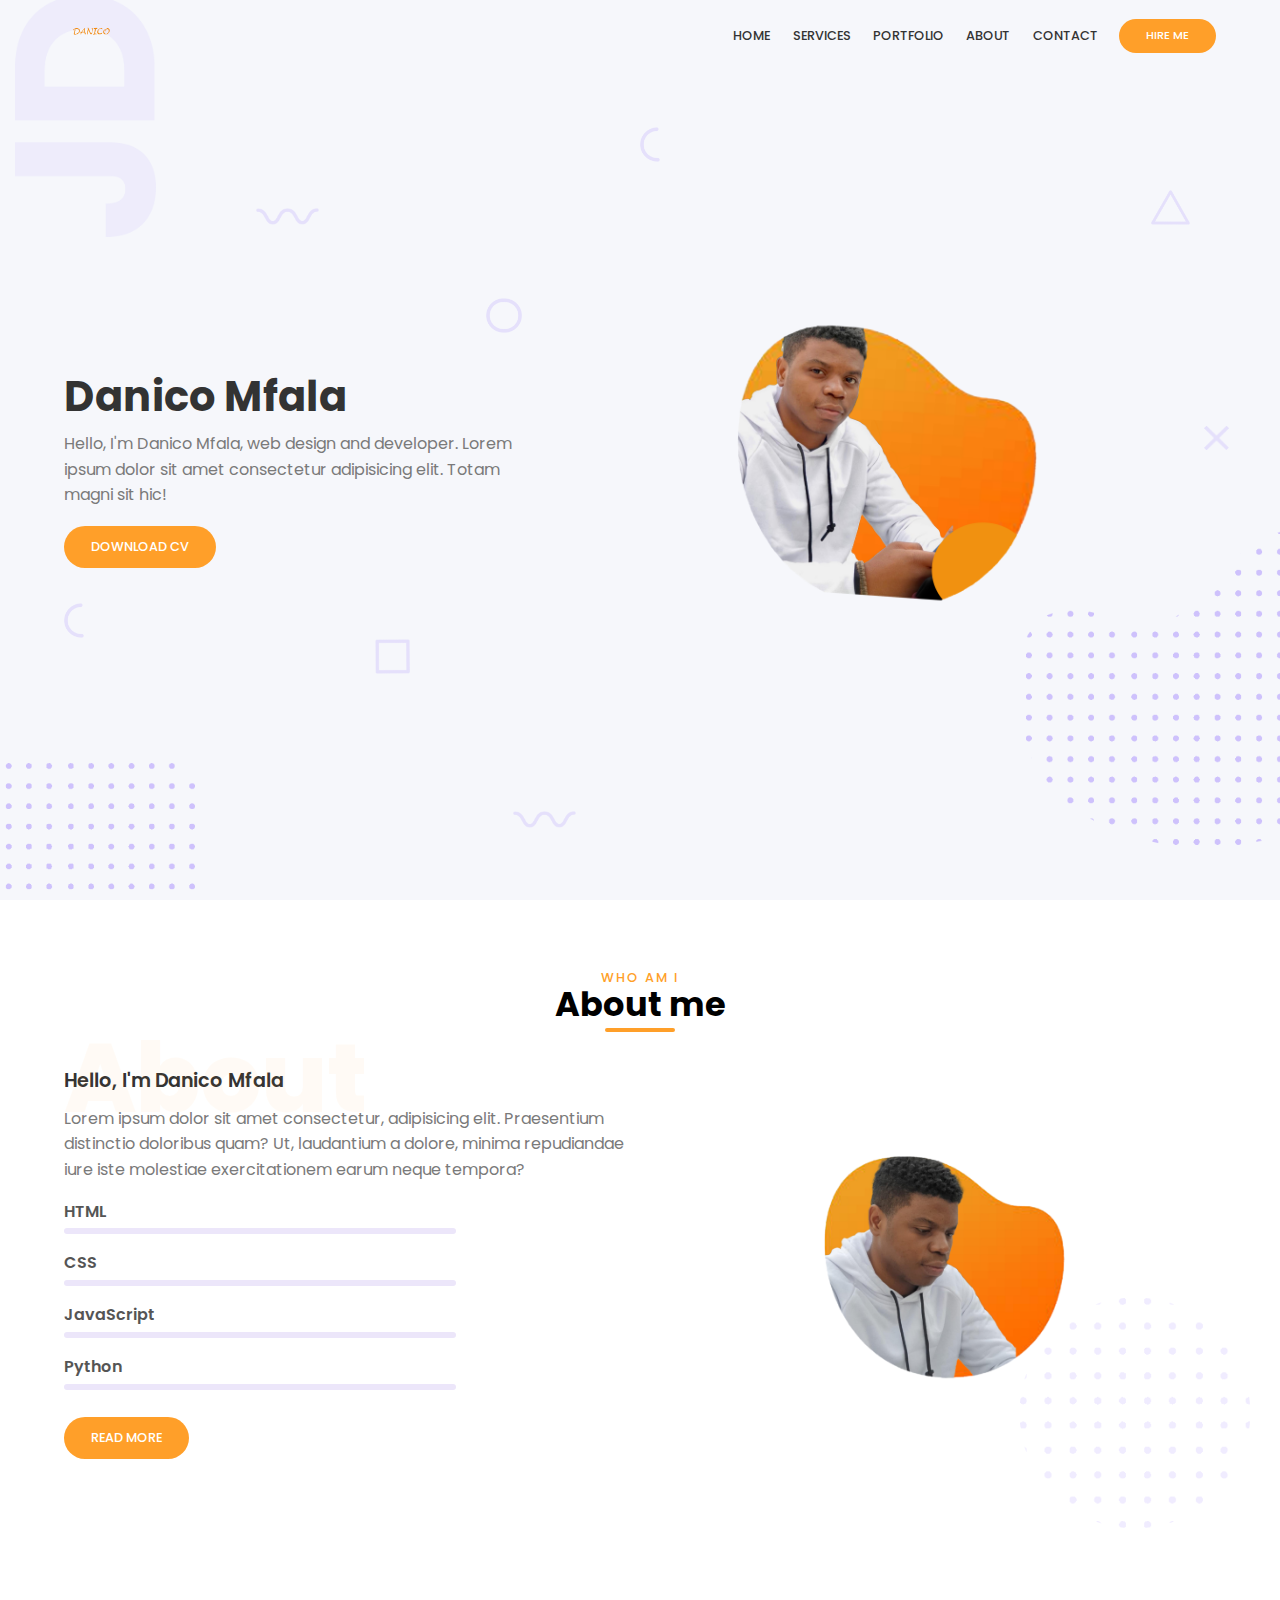
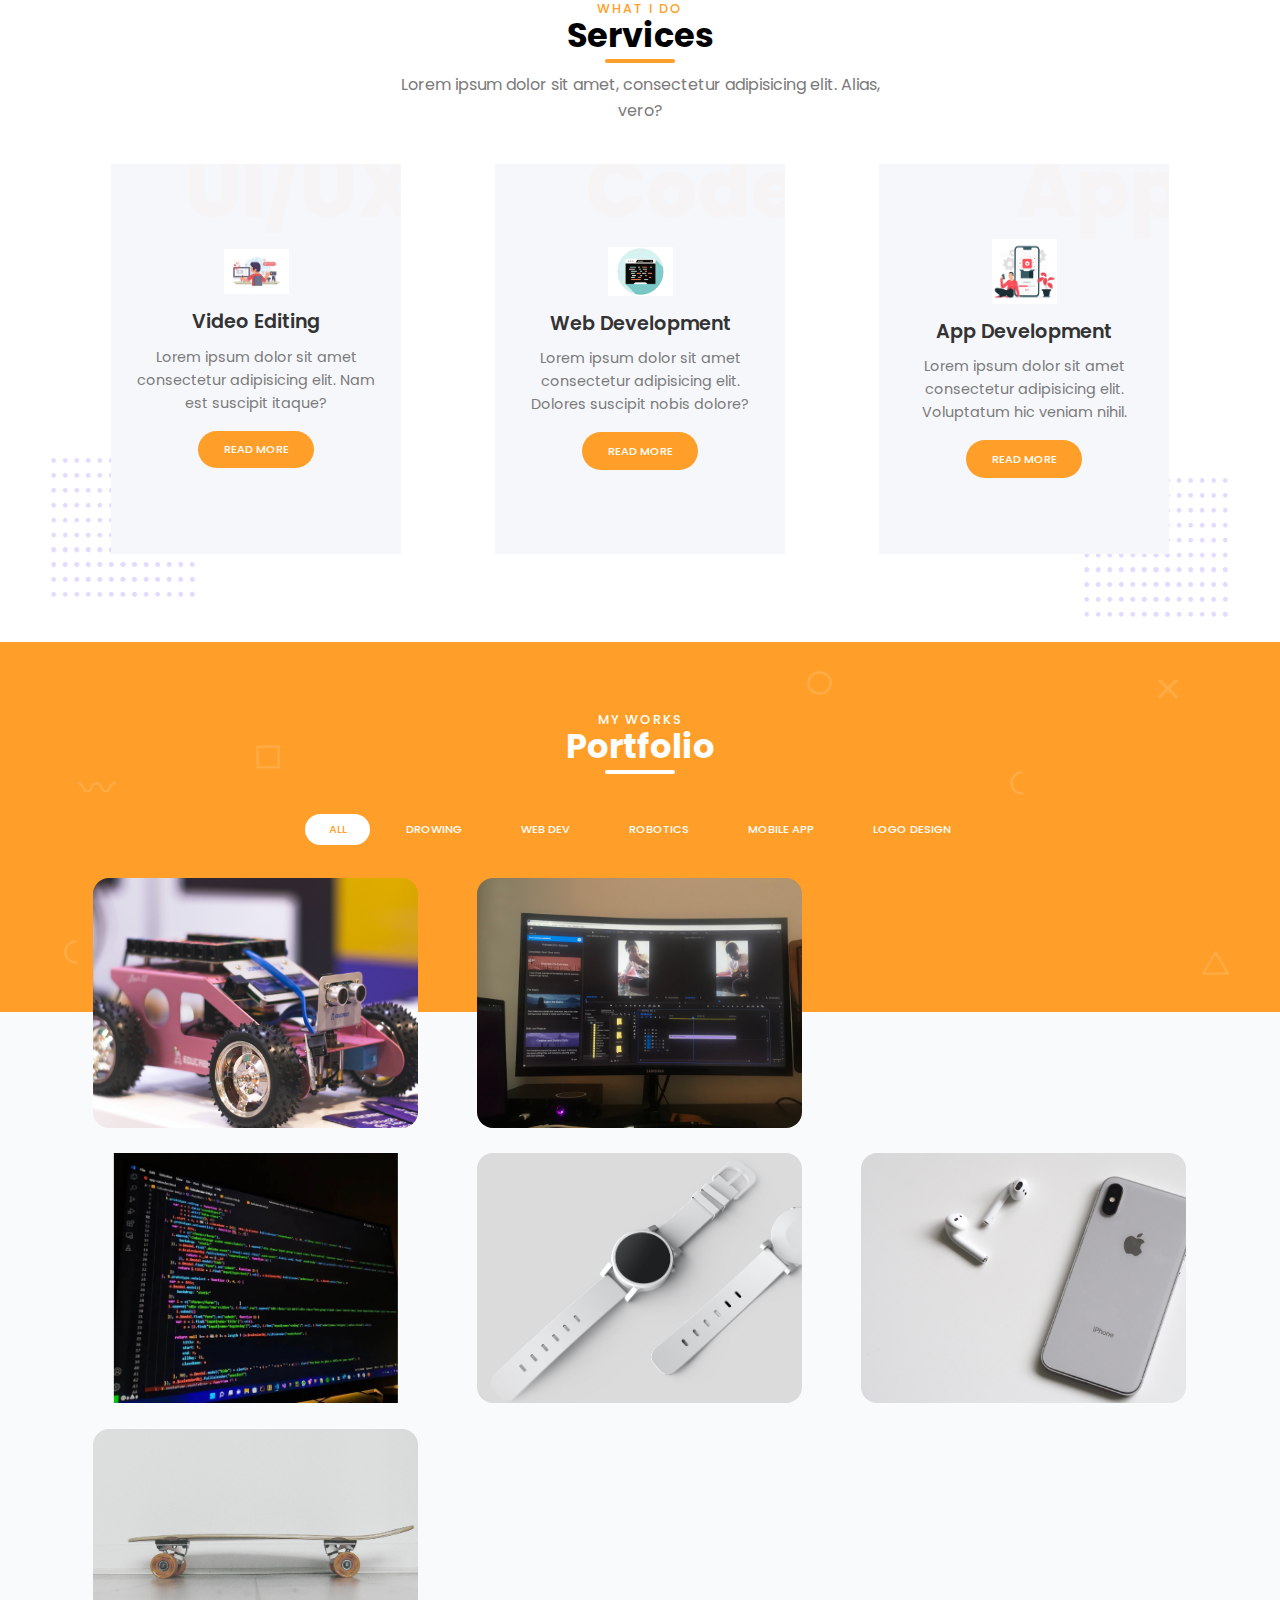
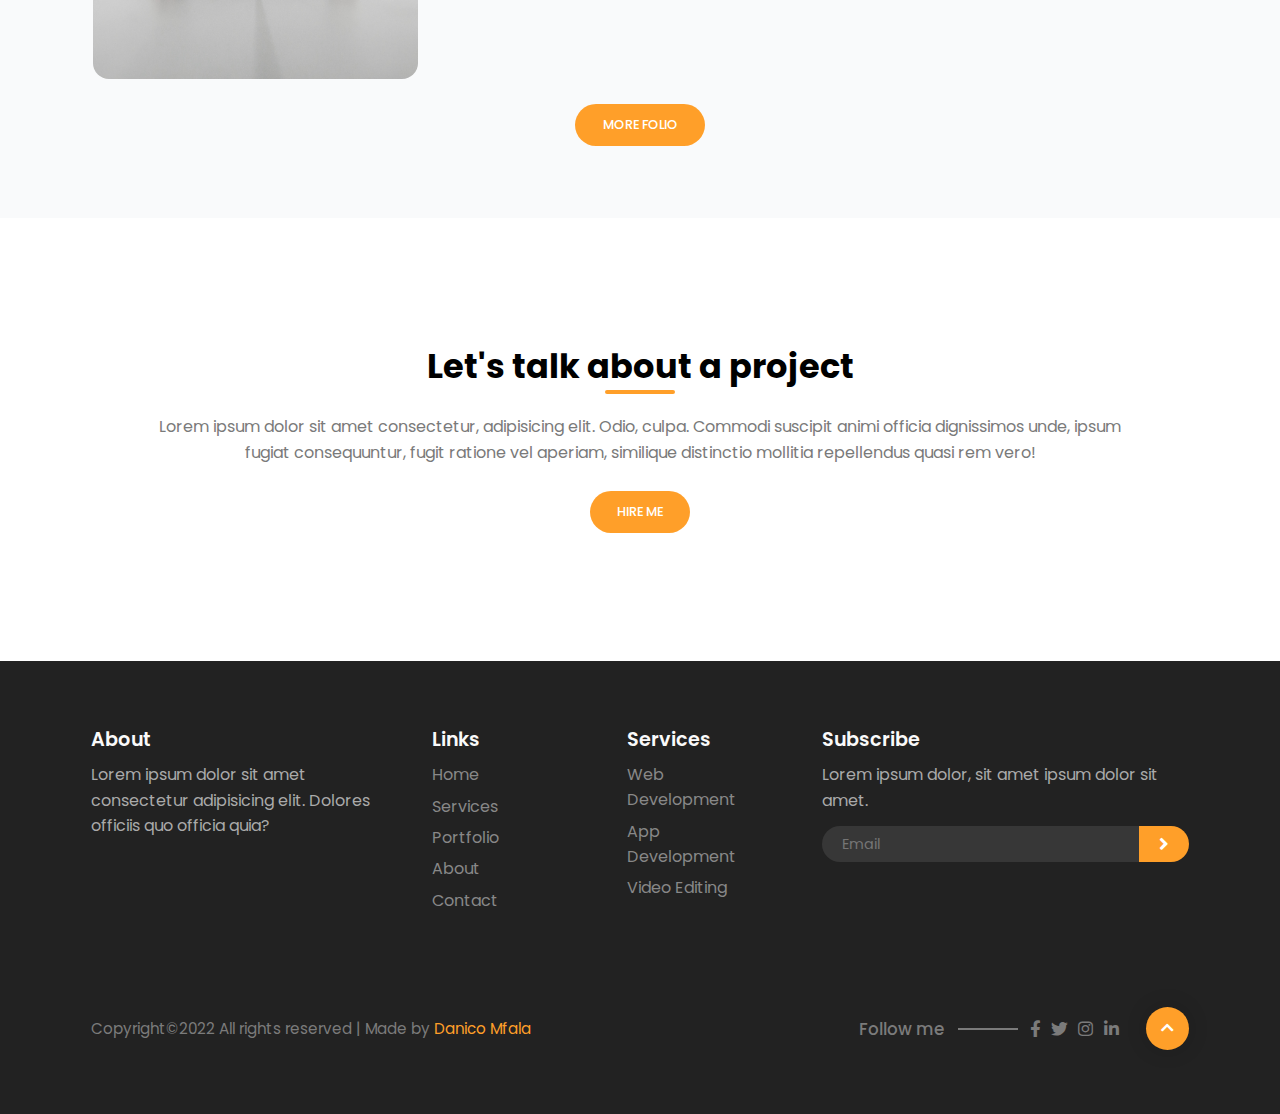
==== index.html @ f09b61ab "test 3" ====
<!DOCTYPE html>
<html lang="en">
  <head>
    <meta charset="UTF-8" />
    <meta name="viewport" content="width=device-width, initial-scale=1.0" />
    <title>My-Portfolio</title>
    <link
      rel="stylesheet"
      href="https://cdnjs.cloudflare.com/ajax/libs/font-awesome/5.15.1/css/all.min.css"
    />
    <link
      rel="stylesheet"
      href="https://unpkg.com/swiper/swiper-bundle.min.css"
    />
    <link rel="stylesheet" href="./css/style.css" />
  </head>
  <body>
    <main>
      <header id="header">
        <div class="overlay overlay-lg">
          <img src="./img/shapes/square.png" class="shape square" alt="" />
          <img src="./img/shapes/circle.png" class="shape circle" alt="" />
          <img
            src="./img/shapes/half-circle.png"
            class="shape half-circle1"
            alt=""
          />
          <img
            src="./img/shapes/half-circle.png"
            class="shape half-circle2"
            alt=""
          />
          <img src="./img/shapes/x.png" class="shape xshape" alt="" />
          <img src="./img/shapes/wave.png" class="shape wave wave1" alt="" />
          <img src="./img/shapes/wave.png" class="shape wave wave2" alt="" />
          <img src="./img/shapes/triangle.png" class="shape triangle" alt="" />
          <img src="./img/shapes/letters.png" class="letters" alt="" />
          <img src="./img/shapes/points1.png" class="points points1" alt="" />
        </div>

        <nav>
          <div class="container">
            <div class="logo">
              <img src="./img/logo1.png" alt="" />
            </div>

            <div class="links">
              <ul>
                <li>
                  <a href="#header">Home</a>
                </li>
                <li>
                  <a href="#services">Services</a>
                </li>
                <li>
                  <a href="#portfolio">Portfolio</a>
                </li>
                <li>
                  <a href="#about">About</a>
                </li>
                
                <li>
                  <a href="#contact">Contact</a>
                </li>
                <li>
                  <a href="#hireme" class="active">Hire me</a>
                </li>
              </ul>
            </div>

            <div class="hamburger-menu">
              <div class="bar"></div>
            </div>
          </div>
        </nav>

        <div class="header-content">
          <div class="container grid-2">
            <div class="column-1">
              <h1 class="header-title">Danico Mfala</h1>
              <p class="text">
                Hello, I'm Danico Mfala, web design and developer. Lorem ipsum
                dolor sit amet consectetur adipisicing elit. Totam magni sit
                hic!
              </p>
              <a href="#" class="btn">Download CV</a>
            </div>

            <div class="column-2 image">
              <img
                src="./img/shapes/points2.png"
                class="points points2"
                alt=""
              />
              <img src="./img/dan.png" class="img-element z-index" alt="" />
            </div>
          </div>
        </div>
      </header>

<!-- About me start -->
<section class="about section" id="about">
  <div class="container">
    <div class="section-header">
      <h3 class="title" data-title="Who Am I">About me</h3>
    </div>

    <div class="section-body grid-2">
      <div class="column-1">
        <h3 class="title-sm">Hello, I'm Danico Mfala</h3>
        <p class="text">
          Lorem ipsum dolor sit amet consectetur, adipisicing elit.
          Praesentium distinctio doloribus quam? Ut, laudantium a dolore,
          minima repudiandae iure iste molestiae exercitationem earum
          neque tempora?
        </p>
        <div class="skills">
          <div class="skill html">
            <h3 class="skill-title">HTML</h3>
            <div class="skill-bar">
              <div class="skill-progress" data-progress="90%"></div>
            </div>
          </div>
          <div class="skill css">
            <h3 class="skill-title">CSS</h3>
            <div class="skill-bar">
              <div class="skill-progress" data-progress="85%"></div>
            </div>
          </div>
          <div class="skill js">
            <h3 class="skill-title">JavaScript</h3>
            <div class="skill-bar">
              <div class="skill-progress" data-progress="80%"></div>
            </div>
          </div>
          <div class="skill js">
            <h3 class="skill-title">Python</h3>
            <div class="skill-bar">
              <div class="skill-progress" data-progress="45%"></div>
            </div>
          </div>
          
        </div>
        <a href="#" class="btn">Read more</a>
      </div>

      <div class="column-2 image">
        <img src="./img/shapes/points4.png" class="points" alt="" />
        <img src="./img/about-me.png"  class="z-index" alt="" />
      </div>
    </div>
  </div>
</section>
<!-- About me End -->

<!-- Service Start -->
      <section class="services section" id="services">
        <div class="container">
          <div class="section-header">
            <h3 class="title" data-title="What I Do">Services</h3>
            <p class="text">
              Lorem ipsum dolor sit amet, consectetur adipisicing elit. Alias,
              vero?
            </p>
          </div>

          <div class="cards">
            <div class="card-wrap">
              <img
                src="./img/shapes/points3.png"
                class="points points1 points-sq"
                alt=""
              />
              <div class="card" data-card="UI/UX">
                <div class="card-content z-index">
                  <img src="./img/creator.jpg" class="icon" alt="" />
                  <h3 class="title-sm">Video Editing</h3>
                  <p class="text">
                    Lorem ipsum dolor sit amet consectetur adipisicing elit. Nam
                    est suscipit itaque?
                  </p>
                  <a href="#" class="btn small">Read more</a>
                </div>
              </div>
            </div>

            <div class="card-wrap">
              <div class="card" data-card="Code">
                <div class="card-content z-index">
                  <img src="./img/dev.jpg" class="icon" alt="" />
                  <h3 class="title-sm">Web Development</h3>
                  <p class="text">
                    Lorem ipsum dolor sit amet consectetur adipisicing elit.
                    Dolores suscipit nobis dolore?
                  </p>
                  <a href="#" class="btn small">Read more</a>
                </div>
              </div>
            </div>
            

            <div class="card-wrap">
              <img
                src="./img/shapes/points3.png"
                class="points points2 points-sq"
                alt=""
              />
              <div class="card" data-card="App">
                <div class="card-content z-index">
                  <img src="./img/mobile.jpg" class="icon" alt=""  />
                  <h3 class="title-sm">App Development</h3>
                  <p class="text">
                    Lorem ipsum dolor sit amet consectetur adipisicing elit.
                    Voluptatum hic veniam nihil.
                  </p>
                  <a href="#" class="btn small">Read more</a>
                </div>
              </div>
            </div>
          </div>
        </div>
      </section>
<!-- Service End -->
<!-- Portfolio start -->
      <section class="portfolio section" id="portfolio">
        <div class="background-bg">
          <div class="overlay overlay-sm">
            <img
              src="./img/shapes/half-circle.png"
              class="shape half-circle1"
              alt=""
            />
            <img
              src="./img/shapes/half-circle.png"
              class="shape half-circle2"
              alt=""
            />
            <img src="./img/shapes/square.png" class="shape square" alt="" />
            <img src="./img/shapes/wave.png" class="shape wave" alt="" />
            <img src="./img/shapes/circle.png" class="shape circle" alt="" />
            <img
              src="./img/shapes/triangle.png"
              class="shape triangle"
              alt=""
            />
            <img src="./img/shapes/x.png" class="shape xshape" alt="" />
          </div>
        </div>

        <div class="container">
          <div class="section-header">
            <h3 class="title" data-title="My works">Portfolio</h3>
          </div>

          <div class="section-body">
            <div class="filter">
              <button class="filter-btn active" data-filter="*">All</button>
              <button class="filter-btn" data-filter=".ui">Drowing</button>
              <button class="filter-btn" data-filter=".webdev">Web Dev</button>
              <button class="filter-btn" data-filter=".webdev">Robotics</button>
              <button class="filter-btn" data-filter=".appdev">
                Mobile App
              </button>
              <button class="filter-btn" data-filter=".logo-design">
                Logo Design
              </button>
            </div>

            <div class="grid">
              <div class="grid-item logo-design">
                <div class="gallery-image">
                  <img src="./img/portfolio/robo.jpg" width="4032px" height="3024px" alt="" />
                  <div class="img-overlay">
                    <div class="plus"></div>
                    <div class="img-description">
                      <h3>Logo Design</h3>
                      <h5>View Demo</h5>
                    </div>
                  </div>
                </div>
              </div>
              <div class="grid-item webdev">
                <div class="gallery-image">
                  <img src="./img/portfolio/img8.jpeg" alt="" />
                  <div class="img-overlay">
                    <div class="plus"></div>
                    <div class="img-description">
                      <h3>Web Development</h3>
                      <h5>View Demo</h5>
                    </div>
                  </div>
                </div>
              </div>
              <div class="grid-item ui webdev">
                <div class="gallery-image">
                  <img src="./img/portfolio/img13.png" alt="" />
                  <div class="img-overlay">
                    <div class="plus"></div>
                    <div class="img-description">
                      <h3>Web Design</h3>
                      <h5>View Demo</h5>
                    </div>
                  </div>
                </div>
              </div>
              <div class="grid-item ui">
                <div class="gallery-image">
                  <img src="./img/portfolio/img6.png" alt="" />
                  <div class="img-overlay">
                    <div class="plus"></div>
                    <div class="img-description">
                      <h3>UI / UX Design</h3>
                      <h5>View Demo</h5>
                    </div>
                  </div>
                </div>
              </div>
              <div class="grid-item logo-design">
                <div class="gallery-image">
                  <img src="./img/portfolio/port5.jpg" alt="" />
                  <div class="img-overlay">
                    <div class="plus"></div>
                    <div class="img-description">
                      <h3>Logo Design</h3>
                      <h5>View Demo</h5>
                    </div>
                  </div>
                </div>
              </div>
              <div class="grid-item appdev">
                <div class="gallery-image">
                  <img src="./img/portfolio/port6.jpg" alt="" />
                  <div class="img-overlay">
                    <div class="plus"></div>
                    <div class="img-description">
                      <h3>App Development</h3>
                      <h5>View Demo</h5>
                    </div>
                  </div>
                </div>
              </div>
              <div class="grid-item logo-design">
                <div class="gallery-image">
                  <img src="./img/portfolio/port7.jpg" alt="" />
                  <div class="img-overlay">
                    <div class="plus"></div>
                    <div class="img-description">
                      <h3>Logo Design</h3>
                      <h5>View Demo</h5>
                    </div>
                  </div>
                </div>
              </div>
              <div class="grid-item appdev ui">
                <div class="gallery-image">
                  <img src="./img/portfolio/port8.png" alt="" />
                  <div class="img-overlay">
                    <div class="plus"></div>
                    <div class="img-description">
                      <h3>App Development</h3>
                      <h5>View Demo</h5>
                    </div>
                  </div>
                </div>
              </div>
              <div class="grid-item ui webdev">
                <div class="gallery-image">
                  <img src="./img/portfolio/port9.png" alt="" />
                  <div class="img-overlay">
                    <div class="plus"></div>
                    <div class="img-description">
                      <h3>Web Design</h3>
                      <h5>View Demo</h5>
                    </div>
                  </div>
                </div>
              </div>
            </div>
            <div class="more-folio">
              <a href="#" class="btn">More Folio</a>
            </div>
          </div>
        </div>
      </section>
<!-- Portfolio End -->


 <!-- Records start-->

      <!-- <section class="records">
        <div class="overlay overlay-sm">
          <img src="./img/shapes/square.png" alt="" class="shape square1" />
          <img src="./img/shapes/square.png" alt="" class="shape square2" />
          <img src="./img/shapes/circle.png" alt="" class="shape circle" />
          <img
            src="./img/shapes/half-circle.png"
            alt=""
            class="shape half-circle"
          />
          <img src="./img/shapes/wave.png" alt="" class="shape wave wave1" />
          <img src="./img/shapes/wave.png" alt="" class="shape wave wave2" />
          <img src="./img/shapes/x.png" alt="" class="shape xshape" />
          <img src="./img/shapes/triangle.png" alt="" class="shape triangle" />
        </div>

        <div class="container">
          <div class="wrap">
            <div class="record-circle">
              <h2 class="number" data-num="235">0</h2>
              <h4 class="sub-title">Projects</h4>
            </div>
          </div>

          <div class="wrap">
            <div class="record-circle active">
              <h2 class="number" data-num="174">0</h2>
              <h4 class="sub-title">Happy Clients</h4>
            </div>
          </div>

          <div class="wrap">
            <div class="record-circle">
              <h2 class="number" data-num="892">0</h2>
              <h4 class="sub-title">Work Hour</h4>
            </div>
          </div>

          <div class="wrap">
            <div class="record-circle">
              <h2 class="number" data-num="368">0</h2>
              <h4 class="sub-title">Awards</h4>
            </div>
          </div>
        </div>
      </section> -->
 <!-- Records End-->

    <!-- Blog start -->
      <!-- <section class="blog section">
        <div class="container">
          <div class="section-header">
            <h3 class="title" data-title="Last News">My blog</h3>
            <p class="text">
              Lorem ipsum dolor sit amet consectetur, adipisicing elit. Illo,
              deserunt?
            </p>
          </div>

          <div class="blog-wrapper">
            <div class="blog-wrap">
              <img
                src="./img/shapes/points3.png"
                alt=""
                class="points points-sq"
              />

              <div class="blog-card">
                <div class="blog-image">
                  <img src="./img/blog1.png" alt="" />
                </div>

                <div class="blog-content">
                  <div class="blog-info">
                    <h5 class="blog-date">March, 19 2020</h5>
                    <h5 class="blog-user"><i class="fas fa-user"></i>Admin</h5>
                  </div>
                  <h3 class="title-sm">This is a short title</h3>
                  <p class="blog-text">
                    Lorem ipsum, dolor sit amet elit. rem poimus? Tempora
                    expedita eos autem! Lorem ipsum, dolor sit met.
                  </p>
                  <a href="#" class="btn small">Read more</a>
                </div>
              </div>
            </div>

            <div class="blog-wrap">
              <div class="blog-card">
                <div class="blog-image">
                  <img src="./img/blog2.png" alt="" />
                </div>

                <div class="blog-content">
                  <div class="blog-info">
                    <h5 class="blog-date">August, 02 2020</h5>
                    <h5 class="blog-user"><i class="fas fa-user"></i>Admin</h5>
                  </div>
                  <h3 class="title-sm">This is a short title</h3>
                  <p class="blog-text">
                    Lorem ipsum, dolor sit amet elit. Sint atque culpa repellat
                    sunt sit amet nobis! Lorem ipsum dolor sit amet.
                  </p>
                  <a href="#" class="btn small">Read more</a>
                </div>
              </div>
            </div>

            <div class="blog-wrap">
              <div class="blog-card">
                <div class="blog-image">
                  <img src="./img/blog3.png" alt="" />
                </div>

                <div class="blog-content">
                  <div class="blog-info">
                    <h5 class="blog-date">December, 12 2020</h5>
                    <h5 class="blog-user"><i class="fas fa-user"></i>Admin</h5>
                  </div>
                  <h3 class="title-sm">This is a short title</h3>
                  <p class="blog-text">
                    Lorem ipsum dolor sit, amet elit. enim numquam, laborum
                    earum? Lorem ipsum dolor sit amet.
                  </p>
                  <a href="#" class="btn small">Read more</a>
                </div>
              </div>
            </div>
          </div>
        </div>
      </section> -->
      <!-- Blog start End-->

      <!-- Testimonials Start -->
      <!-- <section class="testimonials section" id="testimonials">
        <div class="container">
          <div class="section-header">
            <h3 class="title" data-title="What People Say">Testimonials</h3>
          </div>

          <div class="testi-content grid-2">
            <div class="column-1 reviews">
              <div class="swiper-container">
                <div class="swiper-wrapper">
                  <div class="swiper-slide review">
                    <i class="fas fa-quote-left quote"></i>
                    <div class="rate">
                      <i class="fas fa-star"></i>
                      <i class="fas fa-star"></i>
                      <i class="fas fa-star"></i>
                      <i class="fas fa-star"></i>
                      <i class="fas fa-star"></i>
                    </div>

                    <p class="review-text">
                      Lorem, ipsum dolor sit amet consectetur adipisicing elit.
                      Laudantium adipisci veniam debitis quas, sapiente
                      repellendus mollitia. Laboriosam labore voluptate quos?
                    </p>

                    <div class="review-info">
                      <h3 class="review-name">Matias Butt</h3>
                      <h5 class="review-job">Photographer, Paris</h5>
                    </div>
                  </div>

                  <div class="swiper-slide review">
                    <i class="fas fa-quote-left quote"></i>
                    <div class="rate">
                      <i class="fas fa-star"></i>
                      <i class="fas fa-star"></i>
                      <i class="fas fa-star"></i>
                      <i class="fas fa-star"></i>
                      <i class="fas fa-star"></i>
                    </div>

                    <p class="review-text">
                      Lorem ipsum dolor, sit amet consectetur adipisicing elit.
                      Fugiat voluptate consequatur aut tenetur fugit error
                      molestiae quaerat ex odio rem?
                    </p>

                    <div class="review-info">
                      <h3 class="review-name">Romeo Herbert</h3>
                      <h5 class="review-job">CEO, Munich</h5>
                    </div>
                  </div>

                  <div class="swiper-slide review">
                    <i class="fas fa-quote-left quote"></i>
                    <div class="rate">
                      <i class="fas fa-star"></i>
                      <i class="fas fa-star"></i>
                      <i class="fas fa-star"></i>
                      <i class="fas fa-star"></i>
                      <i class="fas fa-star"></i>
                    </div>

                    <p class="review-text">
                      Lorem ipsum dolor sit amet consectetur adipisicing elit.
                      Cupiditate voluptatum enim nemo quod amet dolorum aliquam,
                      sapiente omnis eaque consectetur.
                    </p>

                    <div class="review-info">
                      <h3 class="review-name">Jack Costa</h3>
                      <h5 class="review-job">Director of THR, London</h5>
                    </div>
                  </div>

                  <div class="swiper-slide review">
                    <i class="fas fa-quote-left quote"></i>
                    <div class="rate">
                      <i class="fas fa-star"></i>
                      <i class="fas fa-star"></i>
                      <i class="fas fa-star"></i>
                      <i class="fas fa-star"></i>
                      <i class="fas fa-star"></i>
                    </div>

                    <p class="review-text">
                      Lorem ipsum dolor sit amet consectetur, adipisicing elit.
                      Perspiciatis ab incidunt, dicta quam inventore ipsum
                      dolor. Consectetur nam incidunt error!
                    </p>

                    <div class="review-info">
                      <h3 class="review-name">Reiss Mccartney</h3>
                      <h5 class="review-job">Engineer, San Francisco</h5>
                    </div>
                  </div>
                </div>

                <div class="review-nav swiper-button-prev">
                  <i class="fas fa-long-arrow-alt-left"></i>
                </div>
                <div class="review-nav swiper-button-next">
                  <i class="fas fa-long-arrow-alt-right"></i>
                </div>
              </div>
            </div>

            <div class="column-2 image">
              <img src="./img/testi.png" alt="" class="img-element" />
            </div>
          </div>
        </div>
      </section> -->
 <!-- Testimonials End -->


<!-- Let's Talk start -->
      <section class="hireme" id="hireme">
        <div class="container">
          <h3 class="title">Let's talk about a project</h3>
          <p class="text">
            Lorem ipsum dolor sit amet consectetur, adipisicing elit. Odio,
            culpa. Commodi suscipit animi officia dignissimos unde, ipsum fugiat
            consequuntur, fugit ratione vel aperiam, similique distinctio
            mollitia repellendus quasi rem vero!
          </p>
          <a href="get_in_touch.html" class="btn">Hire me</a>
        </div>
      </section>
  

    <footer class="footer">
      <div class="container">
        <div class="grid-4">
          <div class="grid-4-col footer-about">
            <h3 class="title-sm">About</h3>
            <p class="text">
              Lorem ipsum dolor sit amet consectetur adipisicing elit. Dolores
              officiis quo officia quia?
            </p>
          </div>

          <div class="grid-4-col footer-links">
            <h3 class="title-sm">Links</h3>
            <ul>
              <li>
                <a href="index.html">Home</a>
              </li>
              <li>
                <a href="#services">Services</a>
              </li>
              <li>
                <a href="#portfolio">Portfolio</a>
              </li>
              <li>
                <a href="#about">About</a>
              </li>
              <li>
                <a href="#contact">Contact</a>
              </li>
            </ul>
          </div>

          <div class="grid-4-col footer-links">
            <h3 class="title-sm">Services</h3>
            <ul>
              <li>
                <a href="#">Web Development</a>
              </li>
              <li>
                <a href="#">App Development</a>
              </li>
              <li>
                <a href="#">Video Editing</a>
              </li>
            </ul>
          </div>

          <div class="grid-4-col footer-newstletter">
            <h3 class="title-sm">Subscribe</h3>
            <p class="text">
              Lorem ipsum dolor, sit amet ipsum dolor sit amet.
            </p>
            <div class="footer-input-wrap">
              <input type="email" class="footer-input" placeholder="Email" />
              <a href="#" class="input-arrow">
                <i class="fas fa-angle-right"></i>
              </a>
            </div>
          </div>
        </div>

        <div class="bottom-footer">
          <div class="copyright">
            <p class="text">
              Copyright&copy;2022 All rights reserved | Made by
              <span>Danico Mfala</span>
            </p>
          </div>

          <div class="followme-wrap">
            <div class="followme">
              <h3>Follow me</h3>
              <span class="footer-line"></span>
              <div class="social-media">
                <a href="#">
                  <i class="fab fa-facebook-f"></i>
                </a>
                <a href="#">
                  <i class="fab fa-twitter"></i>
                </a>
                <a href="#">
                  <i class="fab fa-instagram"></i>
                </a>
                <a href="#">
                  <i class="fab fa-linkedin-in"></i>
                </a>
              </div>
            </div>

            <div class="back-btn-wrap">
              <a href="#" class="back-btn">
                <i class="fas fa-chevron-up"></i>
              </a>
            </div>
          </div>
        </div>
      </div>
    </footer>

    <script src="https://cdnjs.cloudflare.com/ajax/libs/jquery/3.5.1/jquery.min.js"></script>
    <script src="./js/isotope.pkgd.min.js"></script>
    <script src="https://unpkg.com/swiper/swiper-bundle.min.js"></script>
    <script src="./js/app.js"></script>
  </body>
</html>
---- css/style.css ----
@import url("https://fonts.googleapis.com/css2?family=Poppins:wght@100;200;300;400;500;600;700;800;900&display=swap");

:root {
  --dark-one: #333;
  --dark-two: #7a7a7a;
  --main-color: #FF9F29;
  --light-one: #fff;
  --light-two: #f9fafb;
  --light-three: #f6f7fb;
}

/* Genral Styles */

*,
*::before,
*::after {
  margin: 0;
  padding: 0;
  box-sizing: border-box;
}

html {
  scroll-behavior: smooth;
}

body,
button,
input,
textarea {
  font-family: "Poppins", sans-serif;
}

a {
  text-decoration: none;
}

ul {
  list-style: none;
}

img {
  width: 100%;
}

.container {
  position: relative;
  z-index: 5;
  max-width: 92rem;
  padding: 0 4rem;
  margin: 0 auto;
}

.stop-scrolling {
  height: 100%;
  overflow: hidden;
}

.grid-2 {
  display: grid;
  grid-template-columns: repeat(2, 1fr);
  align-items: center;
  justify-content: center;
}

.text {
  font-size: 1.25rem;
  color: var(--dark-two);
  line-height: 1.6;
}

.column-1 {
  margin-right: 1.5rem;
}

.column-2 {
  margin-left: 1.5rem;
}

.image {
  position: relative;
  display: flex;
  align-items: center;
  justify-content: center;
}

.z-index {
  position: relative;
  z-index: 2;
}

.overlay {
  position: absolute;
  width: 100%;
  height: 100%;
  overflow: hidden;
  top: 0;
  left: 0;
}

.overlay .shape {
  width: initial;
  opacity: 0.13;
  position: absolute;
}

.overlay.overlay-lg .shape {
  height: 55px;
}

.overlay.overlay-lg .shape.wave {
  height: initial;
  width: 88px;
}

.overlay.overlay-lg .shape.xshape {
  height: 38px;
}

.overlay.overlay-sm .shape {
  filter: brightness(0) invert(1);
  opacity: 0.15;
  height: 40px;
}

.overlay.overlay-sm .shape.wave {
  height: initial;
  width: 70px;
}

.overlay.overlay-sm .shape.xshape {
  height: 30px;
}

.points {
  opacity: 0.3;
  position: absolute;
}

.section {
  padding: 7rem 0;
  overflow: hidden;
}

.section-header {
  text-align: center;
  margin-bottom: 1.5rem;
}

.title {
  position: relative;
  display: inline-block;
  padding-bottom: 1rem;
  line-height: 1;
  font-size: 2.8rem;
  margin-bottom: 0.6rem;
}

.title:before {
  content: attr(data-title);
  display: block;
  margin-bottom: 0.4rem;
  color: var(--main-color);
  font-size: 1.15rem;
  font-weight: 500;
  text-transform: uppercase;
  letter-spacing: 3px;
}

.title:after {
  content: "";
  position: absolute;
  width: 90px;
  height: 5px;
  border-radius: 3px;
  background-color: var(--main-color);
  bottom: 0;
  left: 50%;
  transform: translateX(-50%);
}

.section-header .text {
  max-width: 600px;
  margin: 0 auto;
}

.title-sm {
  color: var(--dark-one);
  font-weight: 600;
  font-size: 1.6rem;
}

.points-sq {
  width: 210px;
}

.btn {
  display: inline-block;
  padding: 0.85rem 2rem;
  background-color: var(--main-color);
  color: var(--light-one);
  border-radius: 2rem;
  font-size: 1.05rem;
  text-transform: uppercase;
  font-weight: 500;
  transition: 0.3s;
}

.btn:hover {
  background-color: #FF9F29;
}

.btn.small {
  padding: 0.7rem 1.8rem;
  font-size: 1rem;
}

/* End Genral Styles */

/* Header */

header {
  width: 100%;
  background-color: var(--light-three);
  overflow: hidden;
  position: relative;
}

nav {
  width: 100%;
  position: relative;
  z-index: 50;
}

nav .container {
  display: flex;
  justify-content: space-between;
  height: 6rem;
  align-items: center;
}

.logo {
  width: 190px;
  display: flex;
  align-items: center;
}

.links ul {
  display: flex;
}

.links a {
  display: inline-block;
  padding: 0.9rem 1.2rem;
  color: var(--dark-one);
  font-size: 1.05rem;
  text-transform: uppercase;
  font-weight: 500;
  line-height: 1;
  transition: 0.3s;
}

.links a.active {
  background-color: var(--main-color);
  color: var(--light-one);
  border-radius: 2rem;
  font-size: 1rem;
  padding: 0.9rem 2.1rem;
  margin-left: 1rem;
}

.links a:hover {
  color: var(--main-color);
}

.links a.active:hover {
  color: var(--light-one);
  background-color: #6b44e0;
}

.hamburger-menu {
  width: 2.7rem;
  height: 3rem;
  z-index: 100;
  position: relative;
  display: none;
  align-items: center;
  justify-content: flex-end;
}

.hamburger-menu .bar {
  position: relative;
  width: 2.1rem;
  height: 3px;
  border-radius: 3px;
  background-color: var(--dark-one);
  transition: 0.5s;
}

.bar:before,
.bar:after {
  content: "";
  position: absolute;
  width: 2.1rem;
  height: 3px;
  border-radius: 3px;
  background-color: var(--dark-one);
  transition: 0.5s;
}

.bar:before {
  transform: translateY(-9px);
}

.bar:after {
  transform: translateY(9px);
}

nav.open .hamburger-menu .bar {
  background-color: transparent;
  transform: rotate(360deg);
}

nav.open .hamburger-menu .bar:before {
  transform: translateY(0) rotate(45deg);
  background-color: var(--light-one);
}

nav.open .hamburger-menu .bar:after {
  transform: translateY(0) rotate(-45deg);
  background-color: var(--light-one);
}

nav.open .links {
  transform: translateX(0);
}

.header-content .container.grid-2 {
  grid-template-columns: 2.5fr 3.5fr;
  min-height: calc(100vh - 6rem);
  padding-bottom: 2.5rem;
  text-align: left;
}

.header-title {
  font-size: 3.8rem;
  line-height: 0.8;
  color: var(--dark-one);
}

.header-content .text {
  margin: 2.15rem 0;
}

.header-content .image .img-element {
  max-width: 750px;
}

header .points1 {
  width: 420px;
  bottom: -75px;
  left: -150px;
}

header .points2 {
  width: 70%;
  top: 65%;
  left: 71%;
}

header .square {
  right: 68%;
  top: 71%;
}

header .triangle {
  right: 7%;
  bottom: 75%;
}

header .xshape {
  right: 4%;
  bottom: 50%;
}

header .half-circle1 {
  left: 50%;
  bottom: 82%;
}

header .half-circle2 {
  left: 5%;
  top: 67%;
}

header .wave1 {
  bottom: 75%;
  left: 20%;
}

header .wave2 {
  bottom: 8%;
  right: 55%;
}

header .circle {
  left: 38%;
  bottom: 63%;
}

.letters {
  position: absolute;
  width: 13.5%;
  top: -5px;
  left: 15px;
  opacity: 0.06;
}

/* End header */

/* Services */

.cards {
  display: flex;
  justify-content: space-around;
  flex-wrap: wrap;
  width: 100%;
}

.card-wrap {
  position: relative;
  margin: 1.7rem 0.8rem;
}

.card {
  position: relative;
  width: 100%;
  max-width: 390px;
  min-height: 520px;
  background-color: var(--light-three);
  display: flex;
  align-items: center;
  justify-content: center;
  text-align: center;
  padding: 3rem 2rem;
  overflow: hidden;
  transition: 0.3s;
}

.card:before {
  content: attr(data-card);
  position: absolute;
  top: -15px;
  right: -15px;
  font-size: 6rem;
  font-weight: 800;
  line-height: 1;
  color: var(--main-color);
  opacity: 0.025;
}

.card:after {
  content: "";
  position: absolute;
  width: 100%;
  height: 0px;
  bottom: 0;
  left: 0;
  background-color: var(--main-color);
  transition: 0.3s;
}

.card-wrap:hover .card {
  transform: translateY(-15px);
}

.card-wrap:hover .card:after {
  height: 8px;
}

.icon {
  width: 40%;
  margin-bottom: 1.7rem;
}

.card .title-sm {
  line-height: 0.8;
}

.card .text {
  font-size: 1.15rem;
  margin: 1.8rem 0;
}

.services .points1 {
  bottom: -50px;
  left: -125px;
  opacity: 0.2;
  pointer-events: none;
}

.services .points2 {
  bottom: -70px;
  right: -65px;
  opacity: 0.2;
  pointer-events: none;
}

/* End Services */

/* Portfolio */

.portfolio {
  position: relative;
  width: 100%;
  background-color: var(--light-two);
}

.background-bg {
  position: absolute;
  width: 100%;
  height: 520px;
  top: 0;
  left: 0;
  background-color: var(--main-color);
}

.portfolio .title,
.portfolio .title:before {
  color: var(--light-one);
}

.portfolio .title:after {
  background-color: var(--light-one);
}

.filter {
  width: 100%;
  display: flex;
  align-items: center;
  justify-content: center;
  flex-wrap: wrap;
}

.filter-btn {
  border: none;
  outline: none;
  background-color: transparent;
  margin: 0.45rem 0.4rem;
  padding: 0.85rem 1.8rem;
  color: var(--light-one);
  text-transform: uppercase;
  font-weight: 500;
  font-size: 1.1rem;
  line-height: 1;
  cursor: pointer;
  border-radius: 2rem;
  transition: 0.3s;
}

.filter-btn.active {
  background-color: var(--light-one);
  color: var(--main-color);
}

.portfolio .square {
  top: 28%;
  left: 20%;
}

.portfolio .circle {
  top: 8%;
  right: 35%;
}

.portfolio .triangle {
  bottom: 10%;
  right: 4%;
}

.portfolio .half-circle1 {
  bottom: 13%;
  left: 5%;
}

.portfolio .half-circle2 {
  top: 35%;
  right: 20%;
}

.portfolio .xshape {
  top: 10%;
  right: 8%;
}

.portfolio .wave {
  top: 38%;
  left: 6%;
}

.grid {
  width: 100%;
  margin: 1.5rem 0;
}

.grid-item {
  width: 33.33%;
  padding: 1rem 1.2rem;
  display: flex;
  justify-content: center;
}

.gallery-image {
  position: relative;
  overflow: hidden;
  border-radius: 16px;
  height: 330px;
  width: 100%;
  cursor: pointer;
}

.gallery-image img {
  position: absolute;
  height: 115%;
  width: initial;
  top: 50%;
  left: 50%;
  transform: translate(-50%, -50%);
  transform-origin: center;
  transition: 0.5s;
}

.gallery-image .img-overlay {
  position: absolute;
  width: 100%;
  height: 100%;
  top: 0;
  left: 0;
  z-index: 2;
  color: var(--light-one);
  /* background-color: #FF9F29;  add opacity: ; */
  display: flex;
  flex-direction: column;
  align-items: center;
  justify-content: flex-end;
  padding: 2rem 3.2rem;
  opacity: 0;
  transition: 0.5s;
}

.img-overlay .plus {
  position: relative;
  margin: auto 0;
}

.plus:before,
.plus:after {
  content: "";
  position: absolute;
  width: 4.5rem;
  height: 3px;
  top: 50%;
  left: 50%;
  transform: translate(-50%, -50%);
  background-color: var(--light-one);
  border-radius: 3px;
}

.plus:before {
  transform: translate(-50%, -50%) rotate(-90deg);
}

.img-description {
  width: 100%;
}

.img-overlay h3 {
  font-weight: 600;
  text-transform: uppercase;
  font-size: 1.5rem;
}

.img-overlay h5 {
  font-size: 1.15rem;
  font-weight: 300;
}

.gallery-image:hover .img-overlay {
  opacity: 1;
}

.gallery-image:hover img {
  transform: translate(-50%, -50%) scale(1.1);
}

.more-folio {
  display: flex;
  justify-content: center;
}

/* End Portfolio */

/* About */

.about {
  overflow: hidden;
}

.about img {
  max-width: 600px;
}

.about .text {
  margin-top: 1rem;
}

.skills {
  margin: 1.5rem 0 2.5rem 0;
}

.skill {
  margin: 1rem 0;
}

.skill-title {
  color: #555;
  font-weight: 600;
  margin-bottom: 0.3rem;
}

.skill-bar {
  width: 70%;
  height: 8px;
  border-radius: 4px;
  background-color: #ece6fa;
  position: relative;
  overflow: hidden;
}

.skill-progress {
  position: absolute;
  height: 100%;
  width: 0%;
  top: 0;
  left: 0;
  background-color: var(--main-color);
  transition: 1s;
}

.about .column-1 {
  position: relative;
}

.about .column-1:before {
  content: "About";
  position: absolute;
  font-size: 8rem;
  font-weight: 800;
  color: var(--main-color);
  opacity: 0.04;
  top: 20px;
  left: 0;
  line-height: 0;
}

.about .points {
  width: 300px;
  top: 65%;
  left: 80%;
  opacity: 0.1;
}

/* End About */

/* Records */

.records {
  position: relative;
  background-color: var(--main-color);
  padding: 5.2rem 0;
}

.records .container {
  display: grid;
  grid-template-columns: repeat(4, 1fr);
  align-items: center;
  justify-content: center;
  text-align: center;
  grid-column-gap: 1.5rem;
  grid-row-gap: 2rem;
}

.record-circle {
  width: 180px;
  height: 180px;
  border-radius: 50%;
  margin: 0 auto;
  border: 4px solid var(--light-one);
  display: flex;
  flex-direction: column;
  justify-content: center;
  color: var(--light-one);
}

.record-circle.active {
  background-color: var(--light-one);
  color: var(--dark-one);
  box-shadow: 0 0 0 15px rgb(255, 255, 255, 0.5);
}

.number {
  font-weight: 400;
  font-size: 2.35rem;
}

.sub-title {
  font-weight: 400;
  font-size: 1.12rem;
  text-transform: uppercase;
}

.records .square1 {
  left: 8%;
  top: 10%;
}

.records .square2 {
  right: 90px;
  bottom: 70px;
}

.records .xshape {
  top: 45px;
  right: 120px;
}

.records .circle {
  left: 7%;
  bottom: 50px;
}

.records .triangle {
  left: 65%;
  bottom: 35px;
}

.records .wave1 {
  top: 35px;
  right: 30%;
}

.records .wave2 {
  bottom: 40px;
  left: 28%;
}

.records .half-circle {
  top: 30px;
  right: 50%;
}

/* End Records */

/* Blog */

.blog-wrapper {
  display: flex;
  width: 100%;
  justify-content: space-around;
  flex-wrap: wrap;
}

.blog-wrap {
  position: relative;
  margin: 1.3rem 0.5rem;
}

.blog-card {
  max-width: 420px;
  width: 100%;
  overflow: hidden;
  background-color: var(--light-two);
  transition: 0.3s;
  position: relative;
}

.blog-card:after {
  content: "";
  position: absolute;
  width: 1100%;
  height: 0px;
  bottom: 0;
  left: 0;
  background-color: var(--main-color);
  transition: 0.3s;
}

.blog-image {
  width: 100%;
  height: 270px;
  position: relative;
  overflow: hidden;
}

.blog-image img {
  position: absolute;
  height: 105%;
  width: initial;
  top: 50%;
  left: 50%;
  transform: translate(-50%, -50%);
  transition: 0.5s;
}

.blog-content {
  padding: 2.1rem 2.2rem 2.7rem 2.2rem;
}

.blog-info {
  display: flex;
  flex-wrap: wrap;
  margin-bottom: 0.5rem;
}

.blog-info h5 {
  color: var(--main-color);
  font-weight: 400;
  text-transform: uppercase;
  font-size: 1.05rem;
  letter-spacing: 2px;
}

.blog-date {
  margin-right: 2rem;
}

.blog-user i {
  margin-right: 0.2rem;
  font-size: 1rem;
}

.blog-text {
  margin: 0.5rem 0 1.5rem 0;
  font-size: 1.2rem;
  line-height: 1.6;
  color: #666;
}

.blog-card:hover {
  transform: translateY(-15px);
}

.blog-card:hover:after {
  height: 8px;
}

.blog-card:hover .blog-image img {
  transform: translate(-50%, -50%) scale(1.15);
}

.blog .points {
  top: 72%;
  right: 71%;
  opacity: 0.15;
}

/* End Blog */

/* Testimonials */

.testimonials {
  background-color: var(--light-two);
  overflow: hidden;
}

.testi-content {
  margin-top: 6rem;
}

.reviews {
  overflow: hidden;
}

.review {
  position: relative;
  padding: 2rem 1.5rem;
}

.quote {
  position: absolute;
  top: 0;
  left: 0;
  color: var(--main-color);
  opacity: 0.04;
  font-size: 8rem;
}

.rate {
  display: flex;
  font-size: 1.4rem;
  color: #ebc000;
  margin-bottom: 1.5rem;
}

.rate i {
  margin-right: 0.3rem;
}

.review-text {
  font-size: 1.35rem;
  font-weight: 300;
  color: #444;
  line-height: 1.7;
}

.review-info {
  margin-top: 2rem;
}

.review-name {
  font-size: 1.3rem;
  font-weight: 700;
  color: var(--dark-one);
}

.review-job {
  font-size: 1.15rem;
  font-weight: 300;
  color: #777;
}

.review-nav {
  bottom: 2.2rem;
  top: initial;
  font-size: 1.8rem;
  color: var(--main-color);
}

.swiper-button-next {
  right: 2rem;
  left: initial;
}

.swiper-button-prev {
  right: 4.5rem;
  left: initial;
}

.swiper-button-prev:after,
.swiper-button-next:after {
  display: none;
}

/* End Testimonials */

/* Contact */

.contact {
  position: relative;
  width: 100%;
  padding: 13.5rem 0 8.5rem;
}

.contact:before,
.contact:after {
  content: "";
  position: absolute;
  width: 100%;
  z-index: -1;
  left: 0;
}

.contact:before {
  top: 0;
  height: 40%;
  background: url("../img/map.png") center center / cover;
}

.contact:after {
  top: 40%;
  height: 60%;
  background: url("../img/contact-bg.png") center bottom / cover;
}

.contact-box {
  width: 100%;
  background-color: var(--light-one);
  width: 100%;
  border-radius: 45px;
  padding: 5.5rem 4.5rem;
  display: grid;
  grid-template-columns: repeat(2, 1fr);
}

.contact-info {
  padding-right: 2rem;
}

.contact-form {
  padding-left: 2rem;
}

.contact-info .title:after {
  left: 0;
  transform: initial;
}

.information-wrap {
  margin-top: 2rem;
}

.information {
  display: flex;
  align-items: center;
}

.information:not(:last-child) {
  margin-bottom: 1.3rem;
}

.contact-icon {
  min-width: 67px;
  height: 67px;
  display: inline-block;
  border-radius: 50%;
  background-color: var(--main-color);
  color: var(--light-one);
  text-align: center;
  font-size: 1.4rem;
  margin-right: 1rem;
}

.contact-icon i {
  line-height: 67px;
}

.info-text {
  font-size: 1.3rem;
  display: inline-block;
}

.contact-form .title:after {
  display: none;
}

.contact-form .title {
  margin: 0;
}

.contact-form .row {
  width: 100%;
  display: grid;
  grid-template-columns: repeat(auto-fit, minmax(130px, 1fr));
  grid-column-gap: 0.6rem;
}

.contact-input {
  padding: 1.2rem 2.1rem;
  margin: 0.6rem 0;
  border: none;
  outline: none;
  background: #f3f3f3;
  border-radius: 4rem;
  font-weight: 600;
  font-size: 1.25rem;
  transition: 0.3s;
}

.contact-input::placeholder {
  font-weight: 400;
}

.contact-input.textarea {
  resize: none;
  min-height: 280px;
  border-radius: 2rem;
}

.contact-input:hover {
  background: #ececec;
}

.contact-input:focus {
  background: #eaeaea;
}

.contact-input .btn {
  margin-top: 0.6rem;
}

/* End Contact */

/* Hire me */

.hireme {
  padding: 12rem 0;
}

.hireme .container {
  text-align: center;
}

.hireme .title {
  margin-bottom: 1.3rem;
}

.hireme .text {
  max-width: 1000px;
  margin: 0 auto 1.6rem auto;
}

/* End Hire me */

/* Footer */

.footer {
  background-color: #222;
  padding: 6rem 0;
}

.footer .grid-4 {
  display: grid;
  grid-template-columns: 3.5fr 2fr 2fr 3fr;
}

.grid-4-col {
  padding: 0 1.7rem;
}

.footer .title-sm {
  color: #fafafa;
  margin-bottom: 0.9rem;
}

.footer .text {
  color: #aaa;
}

.footer-links a {
  color: #888;
  font-size: 1.25rem;
  display: inline-block;
  margin-bottom: 0.4rem;
  transition: 0.3s;
}

.footer-links a:hover {
  color: var(--main-color);
}

.footer-input-wrap {
  display: grid;
  grid-template-columns: auto 50px;
  width: 100%;
  height: 50px;
  border-radius: 30px;
  overflow: hidden;
  margin-top: 1.2rem;
}

.footer-input {
  background: #373737;
  color: #333;
  outline: none;
  border: none;
  padding: 0 1.5rem;
  font-size: 1.1rem;
  transition: 0.3s;
}

.input-arrow {
  color: #fff;
  background-color: var(--main-color);
  display: flex;
  align-items: center;
  justify-content: center;
  font-size: 1.45rem;
  transition: 0.3s;
}

.input-arrow:hover {
  background-color: #6b44e0;
}

.focus {
  background: #fff;
}

.bottom-footer {
  margin-top: 5.5rem;
  padding: 0 1.7rem;
  display: flex;
  align-items: center;
  justify-content: space-between;
}

.copyright .text {
  color: #7b7b7b;
  font-size: 1.2rem;
  display: inline-block;
  text-align: center;
}

.copyright .text span {
  color: var(--main-color);
  cursor: pointer;
}

.followme-wrap {
  display: flex;
}

.followme {
  display: flex;
  align-items: center;
}

.followme h3 {
  color: #7b7b7b;
  font-weight: 500;
  font-size: 1.3rem;
}

.followme .footer-line {
  width: 60px;
  height: 2px;
  background-color: #7b7b7b;
  margin: 0 1.2rem;
  display: inline-block;
}

.social-media a {
  color: #7b7b7b;
  font-size: 1.3rem;
  margin-right: 0.4rem;
  transition: 0.3s;
}

.social-media a:hover {
  color: var(--main-color);
}

.back-btn-wrap {
  position: relative;
  margin-left: 2.5rem;
}

.back-btn {
  display: flex;
  align-items: center;
  justify-content: center;
  height: 55px;
  width: 55px;
  background-color: var(--main-color);
  border-radius: 50%;
  color: #fff;
  font-size: 1.2rem;
  box-shadow: 0 0 20px 1px rgba(0, 0, 0, 0.15);
  transition: 0.3s;
  position: relative;
  z-index: 2;
}

.back-btn:hover {
  background-color: #6b44e0;
}

.back-btn-wrap:before {
  content: "";
  position: absolute;
  width: 60px;
  height: 60px;
  background-color: #fff;
  z-index: 1;
  top: 50%;
  left: 50%;
  transform: translate(-50%, -50%) scale(0.7);
  border-radius: 50%;
  opacity: 0.08;
  animation: scale 1.2s ease-out infinite 1s;
}

@keyframes scale {
  0% {
    transform: translate(-50%, -50%) scale(1);
    opacity: 0.15;
  }

  100% {
    transform: translate(-50%, -50%) scale(1.6);
    opacity: 0;
  }
}

/* End Footer */

/* Responsive */

@media (max-width: 1280px) {
  .text {
    font-size: 1rem;
  }

  .title {
    font-size: 2.1rem;
    padding-bottom: 0.65rem;
  }

  .title:before {
    margin-bottom: 0.2rem;
    font-size: 0.8rem;
    letter-spacing: 2px;
  }

  .title:after {
    height: 3.5px;
    width: 70px;
  }

  .title-sm {
    font-size: 1.2rem;
  }

  .btn {
    padding: 0.75rem 1.7rem;
    font-size: 0.8rem;
  }

  .btn.small {
    padding: 0.65rem 1.6rem;
    font-size: 0.7rem;
  }

  .section-header .text {
    max-width: 500px;
  }

  .section {
    padding: 4.5rem 0;
  }

  .column-1 {
    margin-right: 1rem;
  }

  .column-2 {
    margin-left: 1rem;
  }

  .overlay.overlay-lg .shape {
    height: 35px;
  }

  .overlay.overlay-lg .shape.wave {
    height: initial;
    width: 63px;
  }

  .overlay.overlay-lg .shape.xshape {
    height: 24px;
  }

  .overlay.overlay-sm .shape {
    height: 24px;
  }

  .overlay.overlay-sm .shape.wave {
    height: initial;
    width: 39px;
  }

  .overlay.overlay-sm .shape.xshape {
    height: 19px;
  }

  header .points1 {
    width: 270px;
    bottom: -50px;
    left: -75px;
  }

  header .points2 {
    width: 340px;
  }

  header .letters {
    width: 11%;
  }

  .header-content .image .img-element {
    max-width: 500px;
  }

  nav .container {
    height: 4.5rem;
  }

  .header-content .container.grid-2 {
    min-height: calc(100vh - 4.5rem);
    padding-bottom: 1.5rem;
  }

  .logo {
    width: 65px;
  }

  .links a {
    font-size: 0.8rem;
    padding: 0.65rem 0.7rem;
  }

  .links a.active {
    font-size: 0.7rem;
    padding: 0.7rem 1.7rem;
    margin-left: 0.6rem;
  }

  .header-title {
    font-size: 2.6rem;
  }

  .header-content .text {
    margin: 1.1rem 0;
  }

  .card {
    min-height: 390px;
    max-width: 290px;
    padding: 2.2rem 1.5rem;
  }

  .icon {
    width: 65px;
    margin-bottom: 0.8rem;
  }

  .card .text {
    font-size: 0.9rem;
    margin: 1rem 0;
  }

  .card:before {
    font-size: 5rem;
  }

  .card-wrap {
    margin: 1rem 0.6rem;
  }

  .services .points1 {
    left: -60px;
  }

  .points-sq {
    width: 150px;
  }

  .grid {
    margin: 0.8rem 0;
  }

  .grid-item {
    padding: 0.8rem;
  }

  .gallery-image {
    height: 250px;
    max-width: 325px;
  }

  .gallery-image .img-overlay {
    padding: 1.4rem 2rem;
  }

  .plus:before,
  .plus:after {
    width: 2.8rem;
  }

  .img-overlay h3 {
    font-size: 1.1rem;
  }

  .img-overlay h5 {
    font-size: 0.8rem;
  }

  .background-bg {
    height: 370px;
  }

  .filter-btn {
    padding: 0.6rem 1.45rem;
    font-size: 0.7rem;
  }

  .about img {
    max-width: 420px;
  }

  .about .text {
    margin-top: 0.7rem;
  }

  .skills {
    margin: 0.9rem 0 1.7rem 0;
  }

  .skill-title {
    font-size: 1rem;
  }

  .skill-bar {
    height: 6px;
  }

  .about .column-1:before {
    font-size: 6rem;
    top: 13px;
  }

  .about .points {
    width: 230px;
    left: 65%;
  }

  .record-circle {
    width: 150px;
    height: 150px;
    border-width: 3px;
  }

  .record-circle .number {
    font-size: 1.8rem;
  }

  .record-circle .sub-title {
    font-size: 0.9rem;
  }

  .blog-wrap {
    margin: 0.7rem 0.5rem;
  }

  .blog-card {
    max-width: 315px;
  }

  .blog-image {
    height: 200px;
  }

  .blog-content {
    padding: 1.8rem 1.7rem 1.9rem 1.7rem;
  }

  .blog-info {
    margin-bottom: 0.2rem;
  }

  .blog-info > * {
    font-size: 0.75rem !important;
  }

  .blog-user i {
    font-size: 0.8rem;
  }

  .blog-text {
    font-size: 0.9rem;
    margin: 0.2rem 0 0.8rem 0;
  }

  .rate {
    font-size: 1.15rem;
    margin-bottom: 1.1rem;
  }

  .review-text {
    font-size: 1.05rem;
  }

  .review-info {
    margin-top: 1.1rem;
  }

  .review-name {
    font-size: 1.05rem;
  }

  .review-job {
    font-size: 0.85rem;
  }

  .quote {
    font-size: 6.5rem;
  }

  .review-nav {
    font-size: 1.55rem;
  }

  .swiper-button-next {
    right: 2.5rem;
  }

  .swiper-button-prev {
    right: 4.5rem;
  }

  .contact {
    padding: 9rem 0 6rem 0;
  }

  .contact-form {
    padding-left: 1rem;
  }

  .contact-info {
    padding-right: 1rem;
  }

  .contact-box {
    padding: 3.6rem 3rem;
  }

  .information-wrap {
    margin-top: 1.2rem;
  }

  .contact-icon {
    min-width: 50px;
    height: 50px;
    font-size: 1rem;
    margin-right: 0.8rem;
  }

  .contact-icon i {
    line-height: 50px;
  }

  .info-text {
    font-size: 1.05rem;
  }

  .contact-input {
    font-size: 0.9rem;
    padding: 0.9rem 1.6rem;
    margin: 0.4rem 0;
  }

  .hireme {
    padding: 8rem 0;
  }

  .footer {
    padding: 4rem 0;
  }

  .footer-links a {
    font-size: 1rem;
  }

  .footer .title-sm {
    margin-bottom: 0.5rem;
  }

  .footer-input-wrap {
    height: 36px;
    margin-top: 0.8rem;
  }

  .footer-input {
    font-size: 0.9rem;
    padding: 0 1.2rem;
  }

  .input-arrow {
    font-size: 1.2rem;
  }

  .copyright .text {
    font-size: 0.95rem;
  }

  .followme h3 {
    font-size: 1.05rem;
  }

  .followme .footer-line {
    margin: 0 0.8rem;
  }

  .social-media a {
    font-size: 1.05rem;
  }

  .back-btn-wrap {
    margin-left: 1.3rem;
  }

  .back-btn {
    width: 43px;
    height: 43px;
    font-size: 0.9rem;
  }

  .back-btn-wrap:before {
    width: 45px;
    height: 45px;
  }
}

@media (max-width: 850px) {
  .grid-2 {
    grid-template-columns: 1fr !important;
  }

  .column-1 {
    margin-right: 0;
    margin-bottom: 1rem;
  }

  .column-2 {
    margin-left: 0;
    margin-top: 1rem;
  }

  .hamburger-menu {
    display: flex;
  }

  .header-content {
    margin-top: 1rem;
  }

  .header-title {
    font-size: 2.3rem;
  }

  .header-content .image {
    max-width: 400px;
    margin: 0 auto;
  }

  header .column-1 {
    max-width: 550px;
    margin: 0 auto;
  }

  .links {
    position: fixed;
    width: 100%;
    height: 100vh;
    top: 0;
    right: 0;
    background-color: #252525;
    display: flex;
    align-items: center;
    justify-content: center;
    text-align: center;
    transform: translateX(100%);
    transition: 0.5s;
  }

  .links ul {
    flex-direction: column;
  }

  .links a {
    color: var(--light-one);
  }

  .links a.active {
    margin-left: 0;
    margin: 0.5rem 0;
  }

  .header-content .container.grid-2 {
    min-height: 80vh;
  }

  .letters,
  header .half-circle2,
  header .points1,
  header .wave2 {
    display: none;
  }

  header .half-circle1 {
    bottom: 55%;
    left: 23%;
  }

  header .circle {
    left: 8%;
    bottom: 40%;
  }

  header .wave1 {
    bottom: 87%;
    left: 75%;
  }

  header .square {
    top: initial;
    bottom: 5%;
    left: 13%;
  }

  header .triangle {
    right: 14%;
    bottom: 63%;
  }

  header .points2 {
    width: 280px;
    bottom: -10px;
    left: 60%;
  }

  header .xshape {
    left: 90%;
    top: 54%;
  }

  .grid-item {
    width: 50%;
  }

  .gallery-image {
    height: 210px;
    max-width: 270px;
  }

  .background-bg {
    height: 340px;
  }

  .portfolio .half-circle1,
  .portfolio .triangle,
  .portfolio .half-circle2 {
    display: none;
  }

  .portfolio .square {
    top: 10%;
    left: 14%;
  }

  .portfolio .wave {
    top: 33%;
  }

  .portfolio .circle {
    right: 20%;
  }

  .portfolio .xshape {
    top: 25%;
  }

  .skill-bar {
    width: 100%;
  }

  .about .column-1:before {
    font-size: 5rem;
  }

  .about .points {
    top: 60%;
    left: 59%;
  }

  .records .wave1,
  .records .triangle {
    display: none;
  }

  .records .container {
    grid-template-columns: repeat(2, 1fr);
  }

  .records .wave2 {
    left: 48%;
  }

  .records .sqaure2 {
    bottom: 45%;
    right: 50px;
  }

  .testi-content {
    margin-top: 1.7rem;
  }

  .testi-content .image {
    max-width: 500px;
    margin: 0 auto;
  }

  .review-nav {
    bottom: 3rem;
  }

  .contact-box {
    grid-template-columns: 1fr;
    padding: 3.2rem 2.7rem;
  }

  .contact-info {
    padding-right: 0;
    padding-bottom: 0.5rem;
  }

  .contact-form {
    padding-left: 0;
    padding-top: 0.5rem;
  }

  .information-wrap {
    margin-top: 0.7rem;
  }

  .information:not(:last-child) {
    margin-bottom: 0.8rem;
  }

  .contact-input.textarea {
    min-height: 220px;
  }

  .contact:before {
    height: 25%;
  }

  .contact:after {
    height: 75%;
    top: 25%;
  }

  .footer .grid-4 {
    grid-template-columns: repeat(2, 1fr);
    max-width: 500px;
    margin: 0 auto;
    text-align: center;
  }

  .footer-about {
    grid-column: 1 / 3;
  }

  .footer-newstletter {
    grid-column: 1 / 3;
  }

  .grid-4-col {
    margin: 1rem 0;
    padding: 0;
  }

  .footer-input-wrap {
    max-width: 300px;
    margin: 0.95rem auto 0 auto;
    grid-template-columns: auto 45px;
  }

  .bottom-footer {
    flex-direction: column;
    justify-items: center;
    align-items: center;
    padding: 1.5rem 0 0 0;
    margin-top: 2.5rem;
    position: relative;
  }

  .bottom-footer:before {
    content: "";
    position: absolute;
    width: 90%;
    max-width: 500px;
    height: 1px;
    background-color: #7b7b7b;
    top: 0;
    left: 50%;
    transform: translate(-50%, -50%);
  }

  .followme-wrap {
    margin-top: 0.8rem;
  }
}

@media (max-width: 600px) {
  .grid-item {
    width: 100%;
  }
}

@media (max-width: 560px) {
  .container {
    padding: 0 2rem;
  }

  .title {
    font-size: 1.8rem;
  }

  .text {
    font-size: 0.92rem;
  }

  .overlay.overlay-lg .shape {
    height: 28px;
  }

  .overlay.overlay-lg .shape.wave {
    height: initial;
    width: 52px;
  }

  .overlay.overlay-lg .shape.xshape {
    height: 22px;
  }

  .records .container {
    grid-template-columns: 1fr;
  }

  .records .half-circle {
    top: 50%;
    left: 50px;
  }

  .records .wave2 {
    bottom: 50%;
    right: 20px;
    left: initial;
  }

  .records .xshape {
    right: 70px;
  }

  .records .square2 {
    bottom: 90px;
    right: 40px;
  }

  .testi-content {
    margin-top: 1rem;
  }

  .review {
    padding: 1.5rem 1rem;
  }

  .review-text {
    font-size: 0.9rem;
  }

  .review-nav {
    bottom: 1.5rem;
    font-size: 1.3rem;
  }

  .swiper-button-next {
    right: 1.3rem;
  }

  .swiper-button-prev {
    right: 3rem;
  }

  .contact {
    padding: 8rem 0 5rem 0;
  }

  .contact-info {
    display: none;
  }

  .contact-box {
    padding: 2.3rem 2rem;
    border-radius: 30px;
  }

  .contact:before {
    background-size: 200%;
  }

  .contact-form .row {
    grid-column-gap: 0.3rem;
  }

  .contact-input {
    font-size: 0.8rem;
    padding: 0.8rem 1.4rem;
    margin: 0.25rem 0;
  }
}

/* End Responsive */
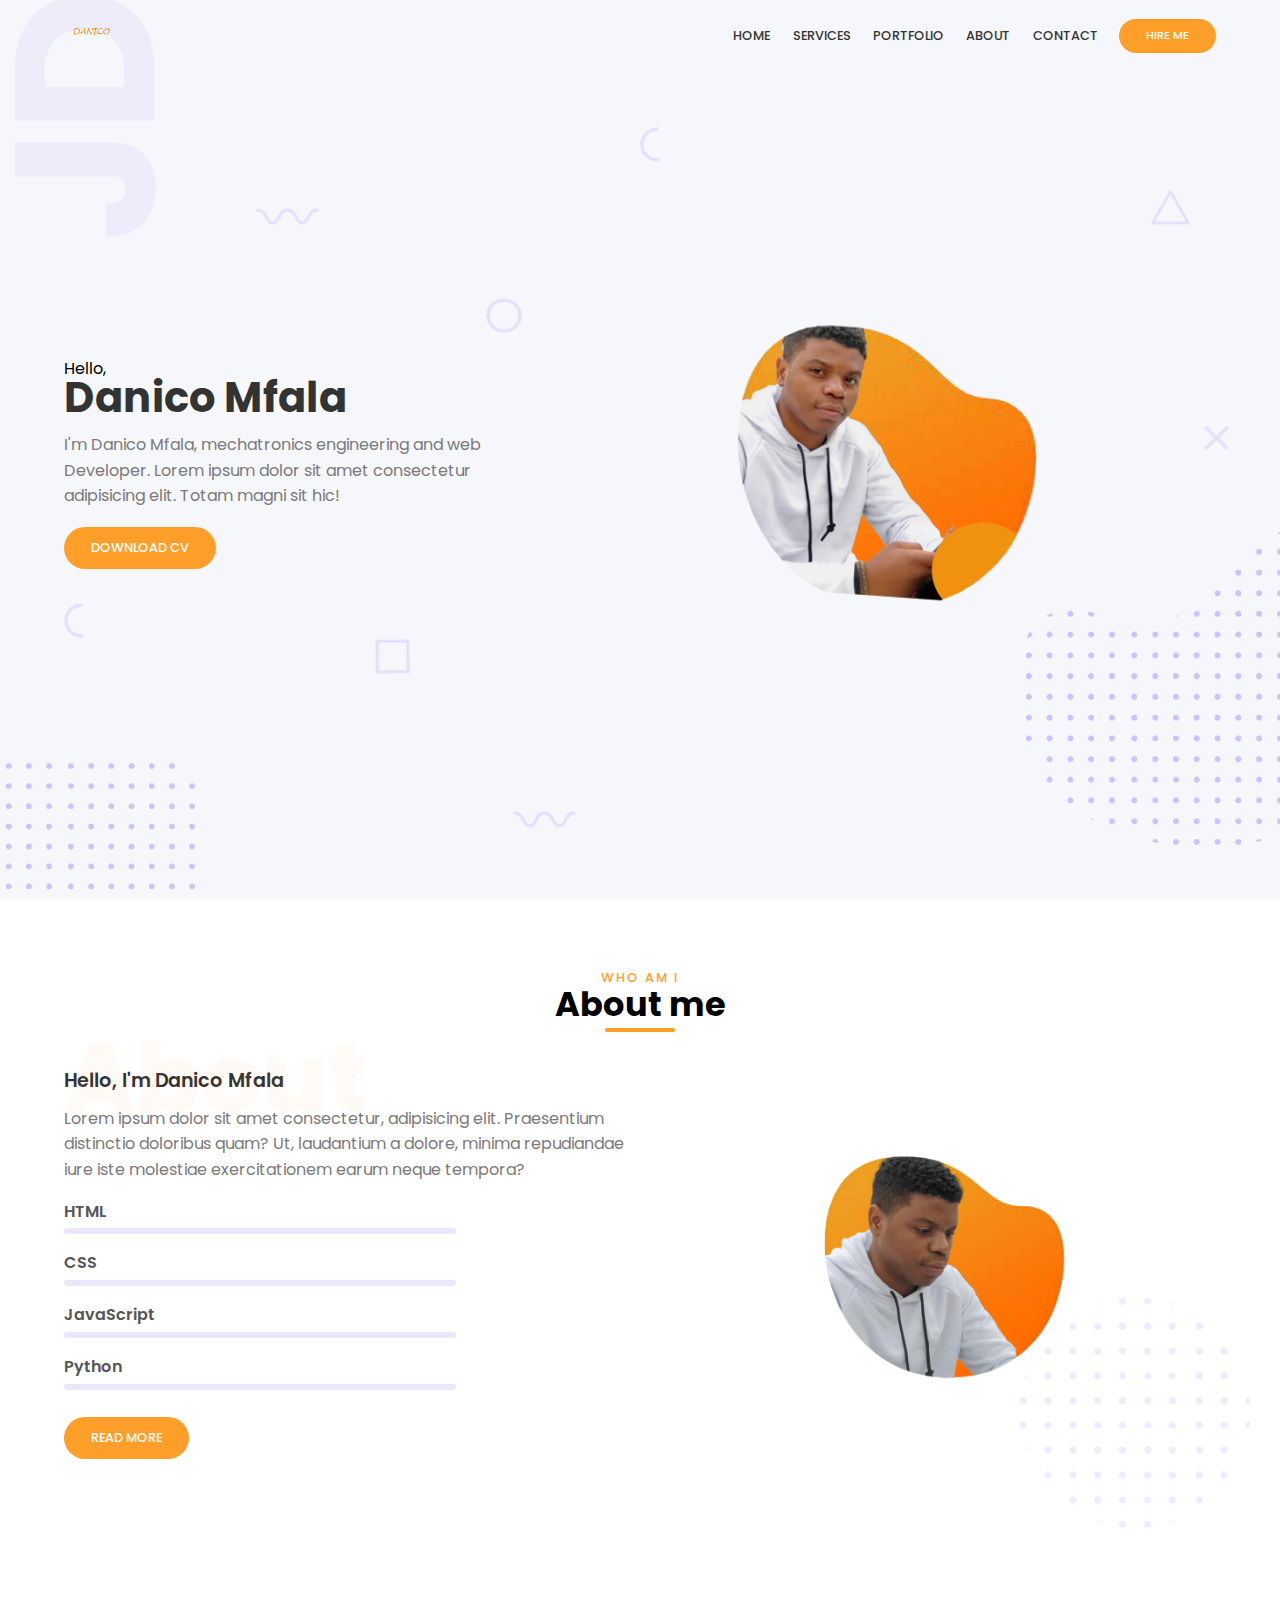
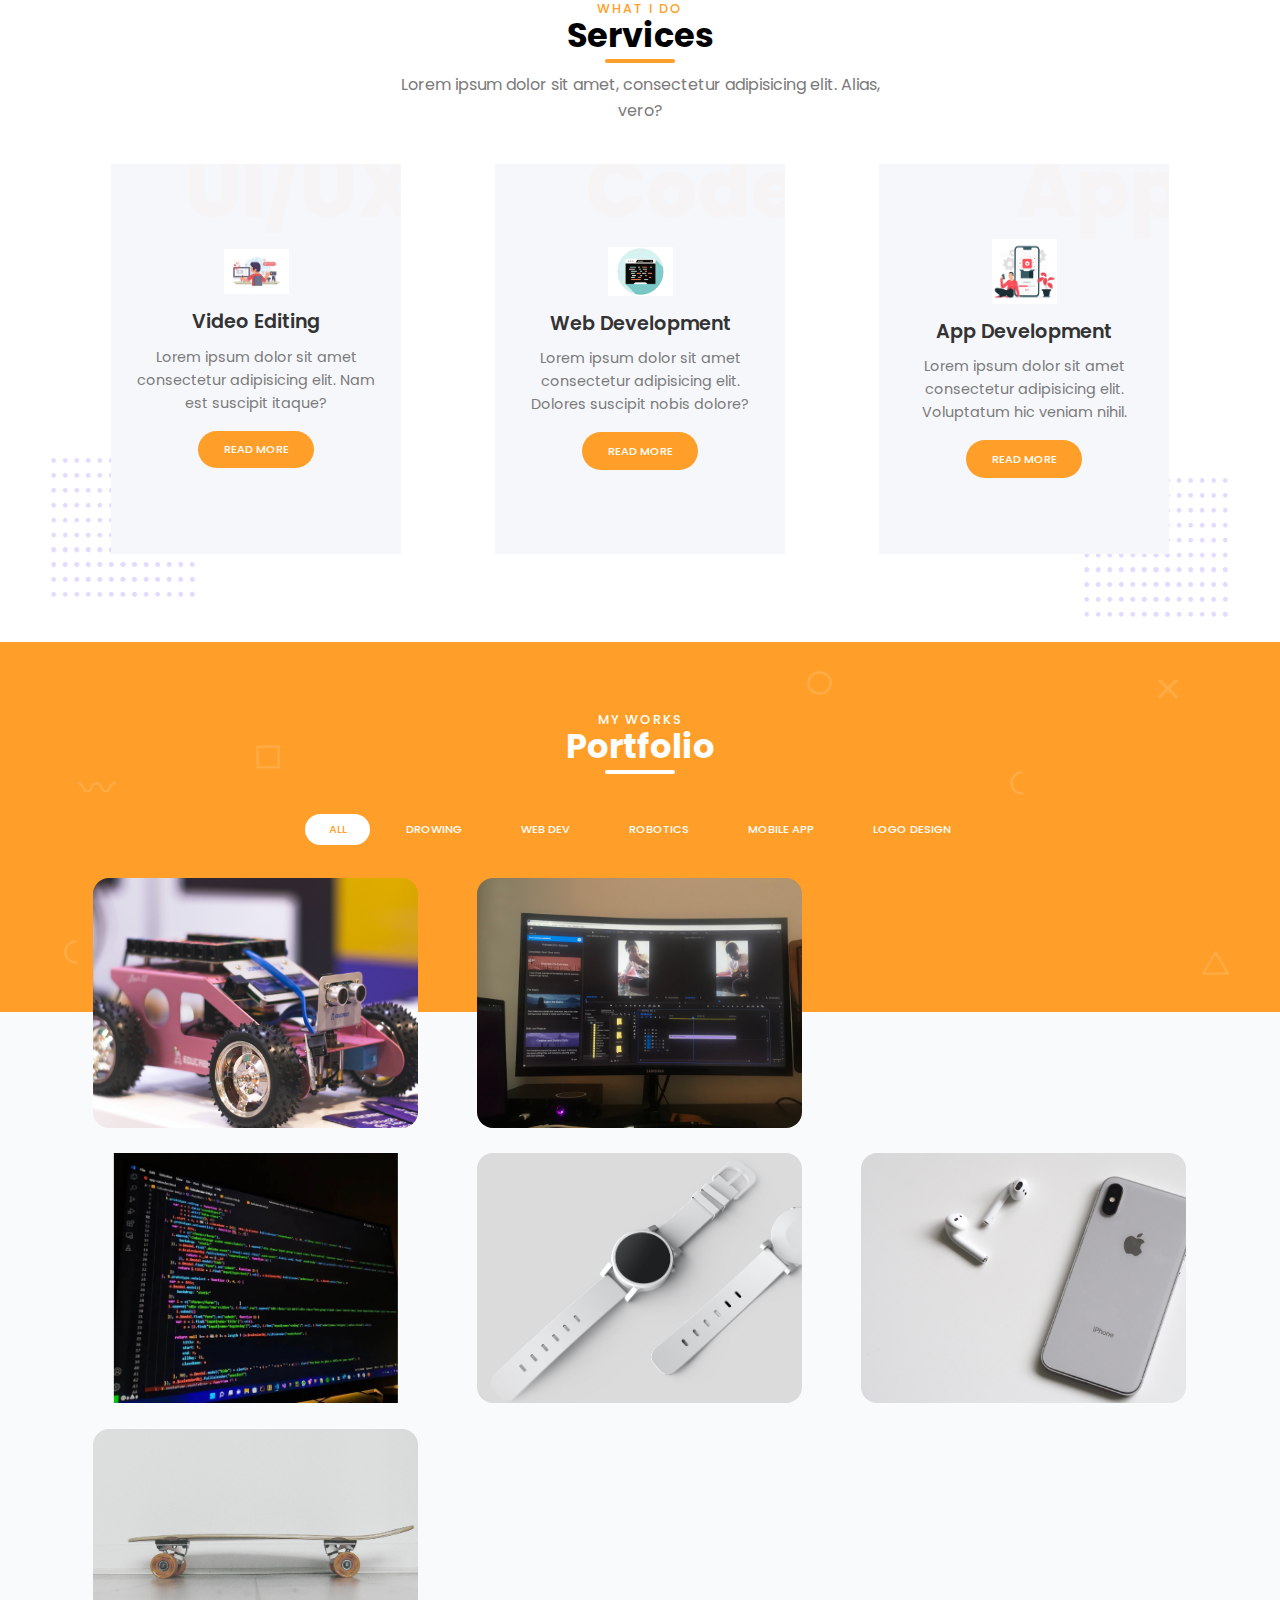
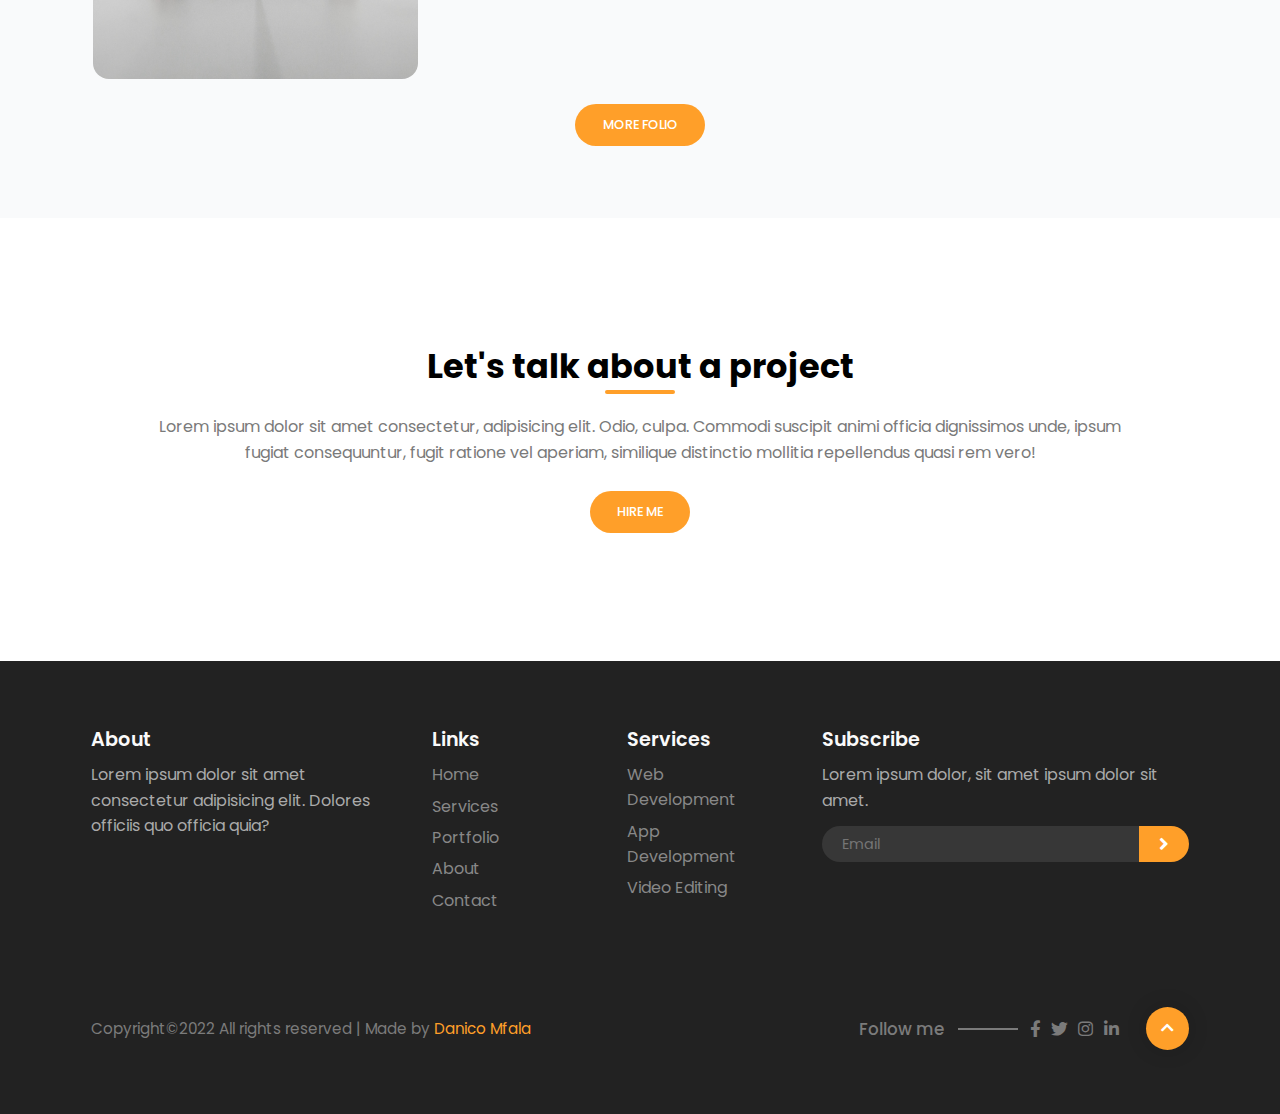
==== commit 2c1f46ef: "add rest and form" ====
--- a/index.html
+++ b/index.html
@@ -60,10 +60,10 @@
                 </li>
                 
                 <li>
-                  <a href="#contact">Contact</a>
+                  <a href="get_in_touch.html">Contact</a>
                 </li>
                 <li>
-                  <a href="#hireme" class="active">Hire me</a>
+                  <a href="#about" class="active">Hire me</a>
                 </li>
               </ul>
             </div>
@@ -77,9 +77,10 @@
         <div class="header-content">
           <div class="container grid-2">
             <div class="column-1">
+              <p style="margin-top: -23px;">Hello,</p>
               <h1 class="header-title">Danico Mfala</h1>
               <p class="text">
-                Hello, I'm Danico Mfala, web design and developer. Lorem ipsum
+               I'm Danico Mfala, mechatronics engineering and web Developer. Lorem ipsum
                 dolor sit amet consectetur adipisicing elit. Totam magni sit
                 hic!
               </p>
@@ -130,13 +131,13 @@
           <div class="skill js">
             <h3 class="skill-title">JavaScript</h3>
             <div class="skill-bar">
-              <div class="skill-progress" data-progress="80%"></div>
+              <div class="skill-progress" data-progress="60%"></div>
             </div>
           </div>
           <div class="skill js">
             <h3 class="skill-title">Python</h3>
             <div class="skill-bar">
-              <div class="skill-progress" data-progress="45%"></div>
+              <div class="skill-progress" data-progress="50%"></div>
             </div>
           </div>
           
@@ -680,7 +681,7 @@
                 <a href="#about">About</a>
               </li>
               <li>
-                <a href="#contact">Contact</a>
+                <a href="get_in_touch.html">Contact</a>
               </li>
             </ul>
           </div>
--- a/css/style.css
+++ b/css/style.css
@@ -203,10 +203,11 @@
   text-transform: uppercase;
   font-weight: 500;
   transition: 0.3s;
+  border: none;
 }
 
 .btn:hover {
-  background-color: #FF9F29;
+  background-color: #F15412;
 }
 
 .btn.small {
@@ -274,7 +275,7 @@
 
 .links a.active:hover {
   color: var(--light-one);
-  background-color: #6b44e0;
+  background-color: #F15412;
 }
 
 .hamburger-menu {
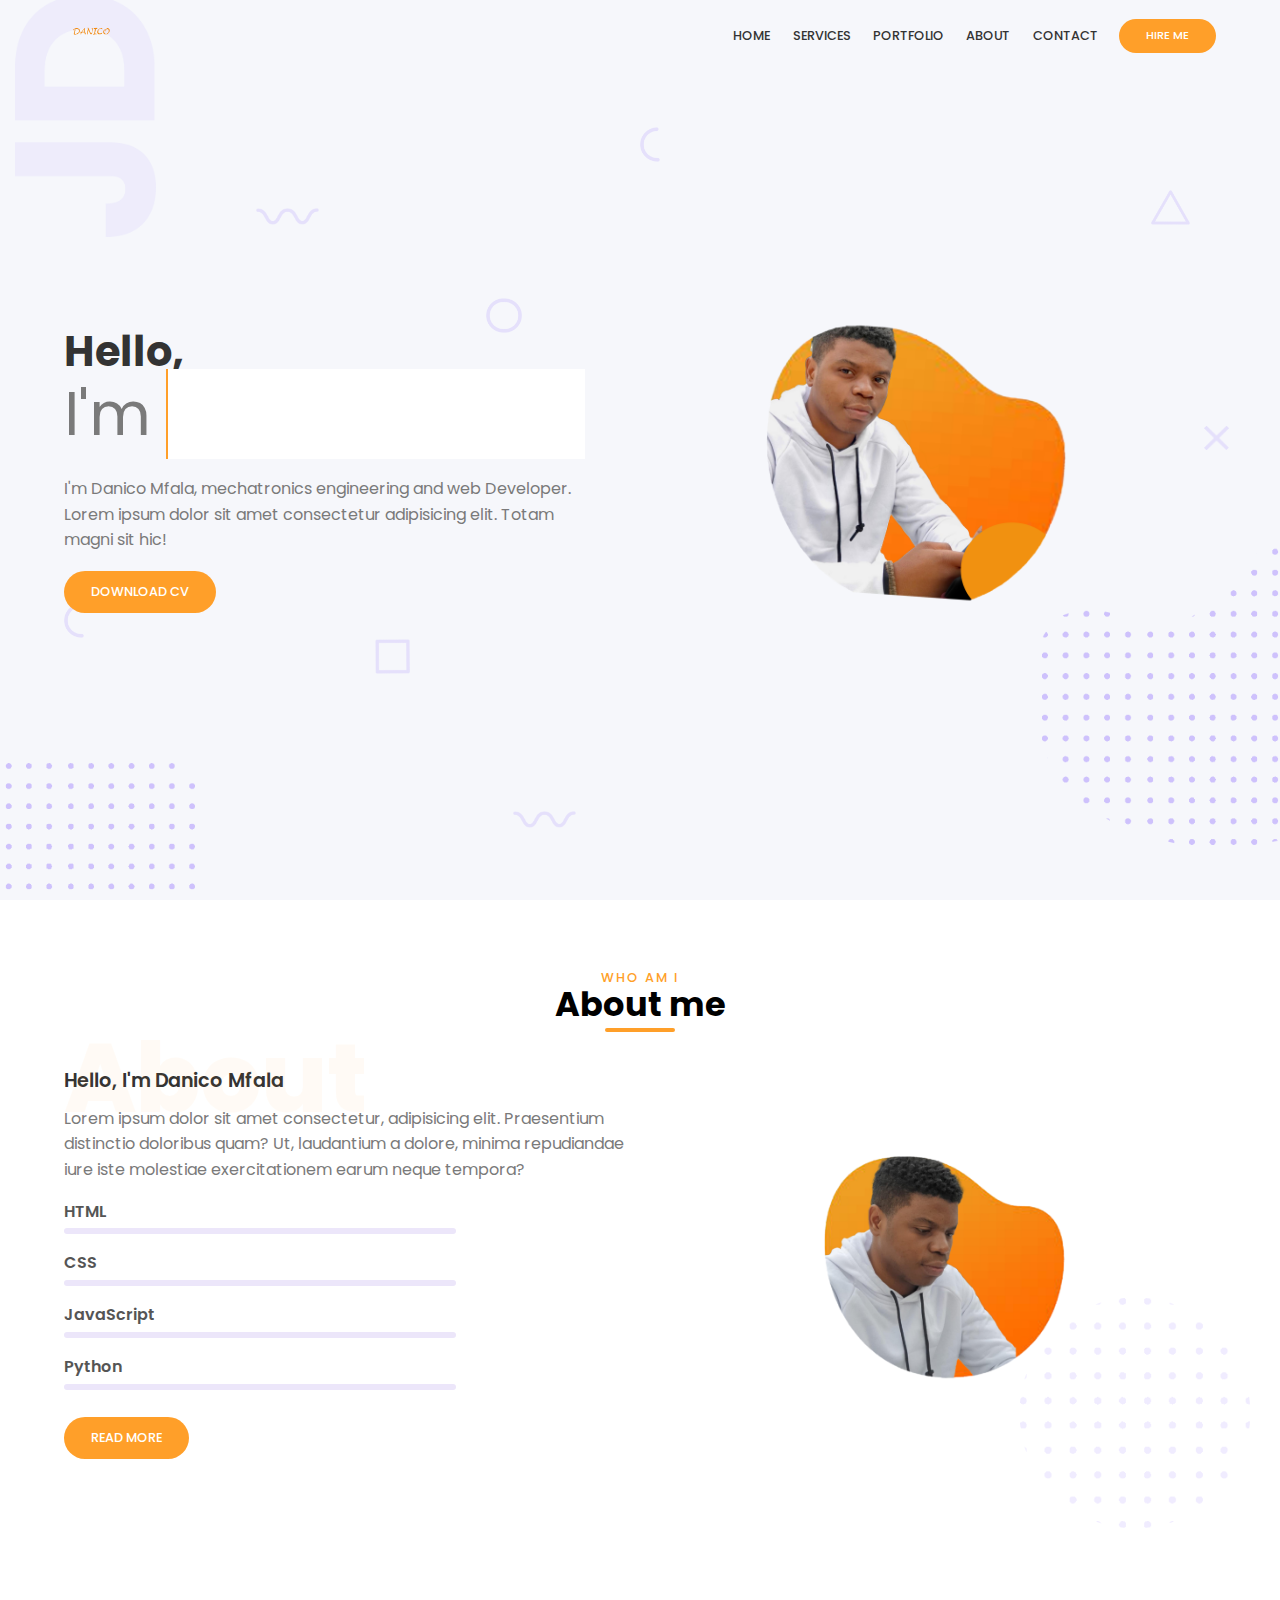
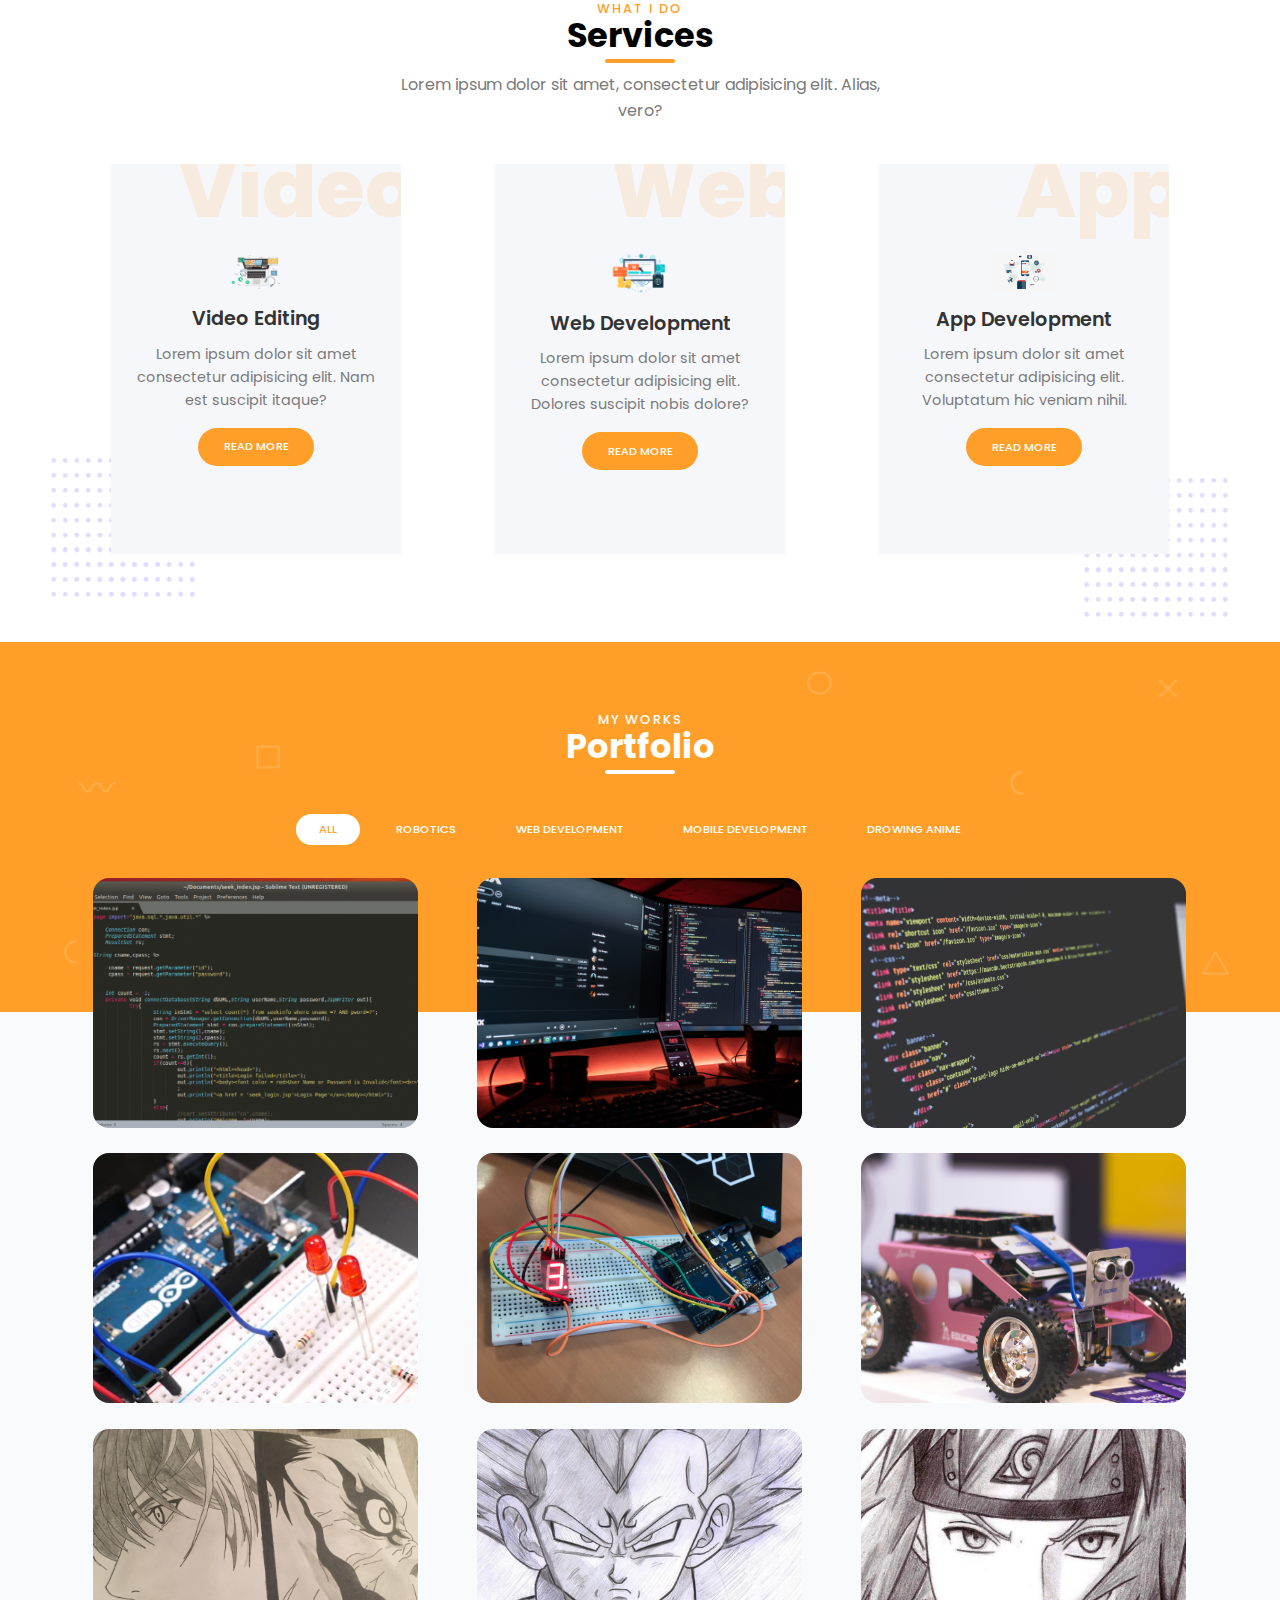
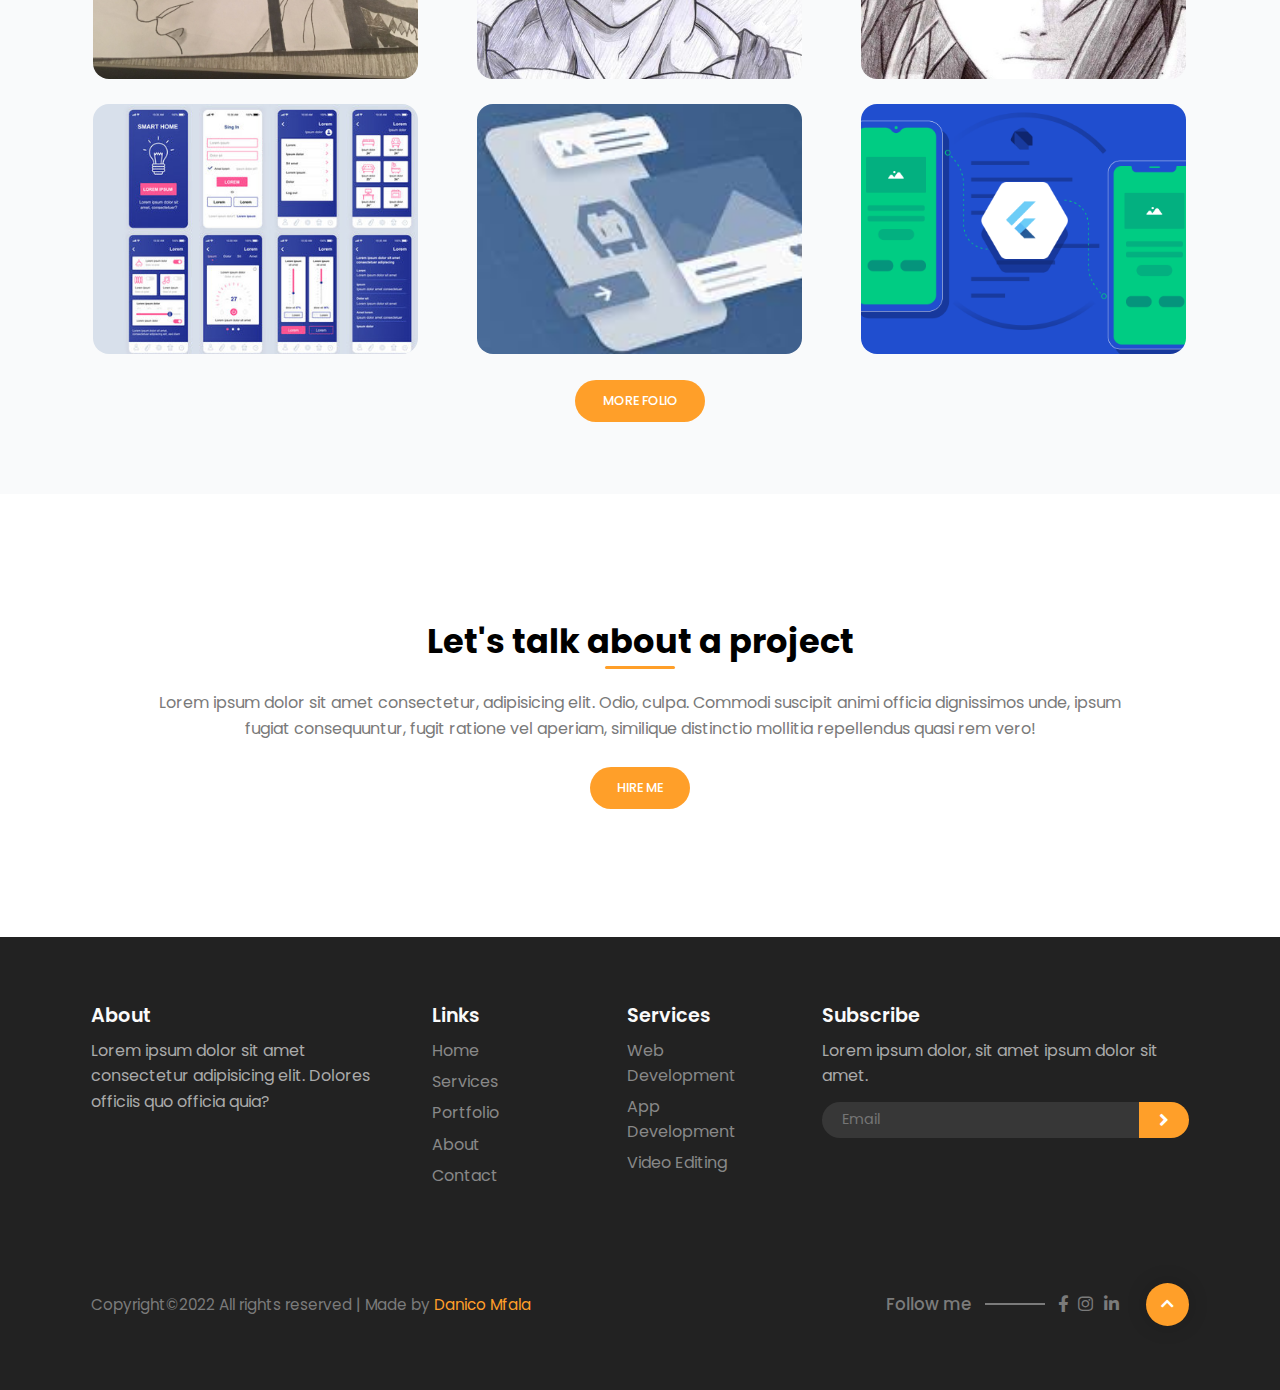
==== commit 3838672f: "fix the service and the portfolio photos" ====
--- a/index.html
+++ b/index.html
@@ -77,8 +77,21 @@
         <div class="header-content">
           <div class="container grid-2">
             <div class="column-1">
-              <p style="margin-top: -23px;">Hello,</p>
-              <h1 class="header-title">Danico Mfala</h1>
+              <h1 class="header-title">Hello,</h1>
+              <div class="wrapper2">
+                <div class="static-txt">
+                  I'm
+                </div>
+                <ul class="dynamic-txts">
+                  <li><span>Developer</span></li>
+                  <li><span>Freelancer</span></li>
+                  <li><span>mechatronics</span></li>
+                  <li><span>Editor Video</span></li>
+                </ul>
+              </div>
+
+
+              <h1 class="header-title"></h1>
               <p class="text">
                I'm Danico Mfala, mechatronics engineering and web Developer. Lorem ipsum
                 dolor sit amet consectetur adipisicing elit. Totam magni sit
@@ -172,9 +185,9 @@
                 class="points points1 points-sq"
                 alt=""
               />
-              <div class="card" data-card="UI/UX">
+              <div class="card" data-card="Video">
                 <div class="card-content z-index">
-                  <img src="./img/creator.jpg" class="icon" alt="" />
+                  <img src="./img/video-editing-video-editing.png" class="icon" alt="" />
                   <h3 class="title-sm">Video Editing</h3>
                   <p class="text">
                     Lorem ipsum dolor sit amet consectetur adipisicing elit. Nam
@@ -186,9 +199,9 @@
             </div>
 
             <div class="card-wrap">
-              <div class="card" data-card="Code">
+              <div class="card" data-card="Web">
                 <div class="card-content z-index">
-                  <img src="./img/dev.jpg" class="icon" alt="" />
+                  <img src="./img/merc-Picture.png" class="icon" alt="" />
                   <h3 class="title-sm">Web Development</h3>
                   <p class="text">
                     Lorem ipsum dolor sit amet consectetur adipisicing elit.
@@ -208,7 +221,7 @@
               />
               <div class="card" data-card="App">
                 <div class="card-content z-index">
-                  <img src="./img/mobile.jpg" class="icon" alt=""  />
+                  <img src="./img/Basic-Mobile-App-image.png" class="icon" alt=""  />
                   <h3 class="title-sm">App Development</h3>
                   <p class="text">
                     Lorem ipsum dolor sit amet consectetur adipisicing elit.
@@ -256,122 +269,167 @@
           <div class="section-body">
             <div class="filter">
               <button class="filter-btn active" data-filter="*">All</button>
-              <button class="filter-btn" data-filter=".ui">Drowing</button>
-              <button class="filter-btn" data-filter=".webdev">Web Dev</button>
-              <button class="filter-btn" data-filter=".webdev">Robotics</button>
-              <button class="filter-btn" data-filter=".appdev">
-                Mobile App
-              </button>
-              <button class="filter-btn" data-filter=".logo-design">
-                Logo Design
-              </button>
+              <button class="filter-btn" data-filter=".ui">Robotics</button>
+              <button class="filter-btn" data-filter=".webdev">Web Development</button>
+              <button class="filter-btn" data-filter=".appdev"> Mobile Development</button>
+              <button class="filter-btn" data-filter=".logo-design">Drowing Anime</button>
             </div>
 
             <div class="grid">
+              
+              <div class="grid-item webdev">
+                <div class="gallery-image">
+                  <img src="./img/portfolio/5-13.png" alt="" />
+                  <div class="img-overlay">
+                    <div class="plus"></div>
+                    <div class="img-description">
+                      <h3>Web Development</h3>
+                      <h5>Website Building</h5>
+                    </div>
+                  </div>
+                </div>
+              </div>
+
+              <div class="grid-item webdev">
+                <div class="gallery-image">
+                  <img src="./img/portfolio/fotis-fotopoulos-SyvsTmuuZyM-unsplash.jpg" alt="" />
+                  <div class="img-overlay">
+                    <div class="plus"></div>
+                    <div class="img-description">
+                      <h3>Web Development</h3>
+                      <h5>Website Building</h5>
+                    </div>
+                  </div>
+                </div>
+              </div>
+
+              <div class="grid-item webdev">
+                <div class="gallery-image">
+                  <img src="./img/portfolio/sai.jpg" alt="" />
+                  <div class="img-overlay">
+                    <div class="plus"></div>
+                    <div class="img-description">
+                      <h3>Web Development</h3>
+                      <h5>Website Building</h5>
+                    </div>
+                  </div>
+                </div>
+              </div>
+
+              <div class="grid-item ui">
+                <div class="gallery-image">
+                  <img src="./img/portfolio/Arduino.jpg" alt="" />
+                  <div class="img-overlay">
+                    <div class="plus"></div>
+                    <div class="img-description">
+                      <h3>Robotics</h3>
+                      <h5>Arduino project</h5>
+                    </div>
+                  </div>
+                </div>
+              </div>
+
+              <div class="grid-item ui">
+                <div class="gallery-image">
+                  <img src="./img/portfolio/img5.jpeg" alt="" />
+                  <div class="img-overlay">
+                    <div class="plus"></div>
+                    <div class="img-description">
+                      <h3>Robotics</h3>
+                      <h5>Arduino project</h5>
+                    </div>
+                  </div>
+                </div>
+              </div>
+
+              
+              
+              <div class="grid-item ui">
+                <div class="gallery-image">
+                  <img src="./img/portfolio/robo.jpg" alt="" />
+                  <div class="img-overlay">
+                    <div class="plus"></div>
+                    <div class="img-description">
+                      <h3>Robotics</h3>
+                      <h5>Arduino project</h5>
+                    </div>
+                  </div>
+                </div>
+              </div>
+            
               <div class="grid-item logo-design">
                 <div class="gallery-image">
-                  <img src="./img/portfolio/robo.jpg" width="4032px" height="3024px" alt="" />
-                  <div class="img-overlay">
-                    <div class="plus"></div>
-                    <div class="img-description">
-                      <h3>Logo Design</h3>
-                      <h5>View Demo</h5>
-                    </div>
-                  </div>
-                </div>
-              </div>
-              <div class="grid-item webdev">
-                <div class="gallery-image">
-                  <img src="./img/portfolio/img8.jpeg" alt="" />
-                  <div class="img-overlay">
-                    <div class="plus"></div>
-                    <div class="img-description">
-                      <h3>Web Development</h3>
-                      <h5>View Demo</h5>
-                    </div>
-                  </div>
-                </div>
-              </div>
-              <div class="grid-item ui webdev">
-                <div class="gallery-image">
-                  <img src="./img/portfolio/img13.png" alt="" />
-                  <div class="img-overlay">
-                    <div class="plus"></div>
-                    <div class="img-description">
-                      <h3>Web Design</h3>
-                      <h5>View Demo</h5>
-                    </div>
-                  </div>
-                </div>
-              </div>
-              <div class="grid-item ui">
-                <div class="gallery-image">
-                  <img src="./img/portfolio/img6.png" alt="" />
-                  <div class="img-overlay">
-                    <div class="plus"></div>
-                    <div class="img-description">
-                      <h3>UI / UX Design</h3>
-                      <h5>View Demo</h5>
-                    </div>
-                  </div>
-                </div>
-              </div>
+                  <img src="./img/portfolio/yo.jpg" alt="" />
+                  <div class="img-overlay">
+                    <div class="plus"></div>
+                    <div class="img-description">
+                      <h3>Drowing Anime</h3>
+                      <h5>El</h5>
+                    </div>
+                  </div>
+                </div>
+              </div>
+
               <div class="grid-item logo-design">
                 <div class="gallery-image">
-                  <img src="./img/portfolio/port5.jpg" alt="" />
-                  <div class="img-overlay">
-                    <div class="plus"></div>
-                    <div class="img-description">
-                      <h3>Logo Design</h3>
-                      <h5>View Demo</h5>
-                    </div>
-                  </div>
-                </div>
-              </div>
+                  <img src="./img/portfolio/vejeta.jpg" alt="" />
+                  <div class="img-overlay">
+                    <div class="plus"></div>
+                    <div class="img-description">
+                      <h3>Drowing Anime</h3>
+                      <h5>Vegeta</h5>
+                    </div>
+                  </div>
+                </div>
+              </div>
+              
+              <div class="grid-item logo-design">
+                <div class="gallery-image">
+                  <img src="./img/portfolio/minato.jpeg" alt="" />
+                  <div class="img-overlay">
+                    <div class="plus"></div>
+                    <div class="img-description">
+                      <h3>Drowing Anime</h3>
+                      <h5>Minato</h5>
+                    </div>
+                  </div>
+                </div>
+              </div>
+              
               <div class="grid-item appdev">
                 <div class="gallery-image">
-                  <img src="./img/portfolio/port6.jpg" alt="" />
+                  <img src="./img/portfolio/phone.jpg" alt="" />
                   <div class="img-overlay">
                     <div class="plus"></div>
                     <div class="img-description">
                       <h3>App Development</h3>
-                      <h5>View Demo</h5>
-                    </div>
-                  </div>
-                </div>
-              </div>
-              <div class="grid-item logo-design">
-                <div class="gallery-image">
-                  <img src="./img/portfolio/port7.jpg" alt="" />
-                  <div class="img-overlay">
-                    <div class="plus"></div>
-                    <div class="img-description">
-                      <h3>Logo Design</h3>
-                      <h5>View Demo</h5>
-                    </div>
-                  </div>
-                </div>
-              </div>
-              <div class="grid-item appdev ui">
-                <div class="gallery-image">
-                  <img src="./img/portfolio/port8.png" alt="" />
+                      <h5>Design Figma</h5>
+                    </div>
+                  </div>
+                </div>
+              </div>
+
+              <div class="grid-item appdev">
+                <div class="gallery-image">
+                  <img src="./img/portfolio/phone.jpeg" alt="" />
                   <div class="img-overlay">
                     <div class="plus"></div>
                     <div class="img-description">
                       <h3>App Development</h3>
-                      <h5>View Demo</h5>
-                    </div>
-                  </div>
-                </div>
-              </div>
-              <div class="grid-item ui webdev">
-                <div class="gallery-image">
-                  <img src="./img/portfolio/port9.png" alt="" />
-                  <div class="img-overlay">
-                    <div class="plus"></div>
-                    <div class="img-description">
-                      <h3>Web Design</h3>
-                      <h5>View Demo</h5>
+                      <h5>Mobile</h5>
+                    </div>
+                  </div>
+                </div>
+              </div>
+
+              <div class="grid-item appdev">
+                <div class="gallery-image">
+                  <img src="./img/portfolio/Mobile_Dev_pic_01.png" alt="" />
+                  <div class="img-overlay">
+                    <div class="plus"></div>
+                    <div class="img-description">
+                      <h3>App Development</h3>
+                      <h5>Mobile Design</h5>
                     </div>
                   </div>
                 </div>
@@ -384,260 +442,6 @@
         </div>
       </section>
 <!-- Portfolio End -->
-
-
- <!-- Records start-->
-
-      <!-- <section class="records">
-        <div class="overlay overlay-sm">
-          <img src="./img/shapes/square.png" alt="" class="shape square1" />
-          <img src="./img/shapes/square.png" alt="" class="shape square2" />
-          <img src="./img/shapes/circle.png" alt="" class="shape circle" />
-          <img
-            src="./img/shapes/half-circle.png"
-            alt=""
-            class="shape half-circle"
-          />
-          <img src="./img/shapes/wave.png" alt="" class="shape wave wave1" />
-          <img src="./img/shapes/wave.png" alt="" class="shape wave wave2" />
-          <img src="./img/shapes/x.png" alt="" class="shape xshape" />
-          <img src="./img/shapes/triangle.png" alt="" class="shape triangle" />
-        </div>
-
-        <div class="container">
-          <div class="wrap">
-            <div class="record-circle">
-              <h2 class="number" data-num="235">0</h2>
-              <h4 class="sub-title">Projects</h4>
-            </div>
-          </div>
-
-          <div class="wrap">
-            <div class="record-circle active">
-              <h2 class="number" data-num="174">0</h2>
-              <h4 class="sub-title">Happy Clients</h4>
-            </div>
-          </div>
-
-          <div class="wrap">
-            <div class="record-circle">
-              <h2 class="number" data-num="892">0</h2>
-              <h4 class="sub-title">Work Hour</h4>
-            </div>
-          </div>
-
-          <div class="wrap">
-            <div class="record-circle">
-              <h2 class="number" data-num="368">0</h2>
-              <h4 class="sub-title">Awards</h4>
-            </div>
-          </div>
-        </div>
-      </section> -->
- <!-- Records End-->
-
-    <!-- Blog start -->
-      <!-- <section class="blog section">
-        <div class="container">
-          <div class="section-header">
-            <h3 class="title" data-title="Last News">My blog</h3>
-            <p class="text">
-              Lorem ipsum dolor sit amet consectetur, adipisicing elit. Illo,
-              deserunt?
-            </p>
-          </div>
-
-          <div class="blog-wrapper">
-            <div class="blog-wrap">
-              <img
-                src="./img/shapes/points3.png"
-                alt=""
-                class="points points-sq"
-              />
-
-              <div class="blog-card">
-                <div class="blog-image">
-                  <img src="./img/blog1.png" alt="" />
-                </div>
-
-                <div class="blog-content">
-                  <div class="blog-info">
-                    <h5 class="blog-date">March, 19 2020</h5>
-                    <h5 class="blog-user"><i class="fas fa-user"></i>Admin</h5>
-                  </div>
-                  <h3 class="title-sm">This is a short title</h3>
-                  <p class="blog-text">
-                    Lorem ipsum, dolor sit amet elit. rem poimus? Tempora
-                    expedita eos autem! Lorem ipsum, dolor sit met.
-                  </p>
-                  <a href="#" class="btn small">Read more</a>
-                </div>
-              </div>
-            </div>
-
-            <div class="blog-wrap">
-              <div class="blog-card">
-                <div class="blog-image">
-                  <img src="./img/blog2.png" alt="" />
-                </div>
-
-                <div class="blog-content">
-                  <div class="blog-info">
-                    <h5 class="blog-date">August, 02 2020</h5>
-                    <h5 class="blog-user"><i class="fas fa-user"></i>Admin</h5>
-                  </div>
-                  <h3 class="title-sm">This is a short title</h3>
-                  <p class="blog-text">
-                    Lorem ipsum, dolor sit amet elit. Sint atque culpa repellat
-                    sunt sit amet nobis! Lorem ipsum dolor sit amet.
-                  </p>
-                  <a href="#" class="btn small">Read more</a>
-                </div>
-              </div>
-            </div>
-
-            <div class="blog-wrap">
-              <div class="blog-card">
-                <div class="blog-image">
-                  <img src="./img/blog3.png" alt="" />
-                </div>
-
-                <div class="blog-content">
-                  <div class="blog-info">
-                    <h5 class="blog-date">December, 12 2020</h5>
-                    <h5 class="blog-user"><i class="fas fa-user"></i>Admin</h5>
-                  </div>
-                  <h3 class="title-sm">This is a short title</h3>
-                  <p class="blog-text">
-                    Lorem ipsum dolor sit, amet elit. enim numquam, laborum
-                    earum? Lorem ipsum dolor sit amet.
-                  </p>
-                  <a href="#" class="btn small">Read more</a>
-                </div>
-              </div>
-            </div>
-          </div>
-        </div>
-      </section> -->
-      <!-- Blog start End-->
-
-      <!-- Testimonials Start -->
-      <!-- <section class="testimonials section" id="testimonials">
-        <div class="container">
-          <div class="section-header">
-            <h3 class="title" data-title="What People Say">Testimonials</h3>
-          </div>
-
-          <div class="testi-content grid-2">
-            <div class="column-1 reviews">
-              <div class="swiper-container">
-                <div class="swiper-wrapper">
-                  <div class="swiper-slide review">
-                    <i class="fas fa-quote-left quote"></i>
-                    <div class="rate">
-                      <i class="fas fa-star"></i>
-                      <i class="fas fa-star"></i>
-                      <i class="fas fa-star"></i>
-                      <i class="fas fa-star"></i>
-                      <i class="fas fa-star"></i>
-                    </div>
-
-                    <p class="review-text">
-                      Lorem, ipsum dolor sit amet consectetur adipisicing elit.
-                      Laudantium adipisci veniam debitis quas, sapiente
-                      repellendus mollitia. Laboriosam labore voluptate quos?
-                    </p>
-
-                    <div class="review-info">
-                      <h3 class="review-name">Matias Butt</h3>
-                      <h5 class="review-job">Photographer, Paris</h5>
-                    </div>
-                  </div>
-
-                  <div class="swiper-slide review">
-                    <i class="fas fa-quote-left quote"></i>
-                    <div class="rate">
-                      <i class="fas fa-star"></i>
-                      <i class="fas fa-star"></i>
-                      <i class="fas fa-star"></i>
-                      <i class="fas fa-star"></i>
-                      <i class="fas fa-star"></i>
-                    </div>
-
-                    <p class="review-text">
-                      Lorem ipsum dolor, sit amet consectetur adipisicing elit.
-                      Fugiat voluptate consequatur aut tenetur fugit error
-                      molestiae quaerat ex odio rem?
-                    </p>
-
-                    <div class="review-info">
-                      <h3 class="review-name">Romeo Herbert</h3>
-                      <h5 class="review-job">CEO, Munich</h5>
-                    </div>
-                  </div>
-
-                  <div class="swiper-slide review">
-                    <i class="fas fa-quote-left quote"></i>
-                    <div class="rate">
-                      <i class="fas fa-star"></i>
-                      <i class="fas fa-star"></i>
-                      <i class="fas fa-star"></i>
-                      <i class="fas fa-star"></i>
-                      <i class="fas fa-star"></i>
-                    </div>
-
-                    <p class="review-text">
-                      Lorem ipsum dolor sit amet consectetur adipisicing elit.
-                      Cupiditate voluptatum enim nemo quod amet dolorum aliquam,
-                      sapiente omnis eaque consectetur.
-                    </p>
-
-                    <div class="review-info">
-                      <h3 class="review-name">Jack Costa</h3>
-                      <h5 class="review-job">Director of THR, London</h5>
-                    </div>
-                  </div>
-
-                  <div class="swiper-slide review">
-                    <i class="fas fa-quote-left quote"></i>
-                    <div class="rate">
-                      <i class="fas fa-star"></i>
-                      <i class="fas fa-star"></i>
-                      <i class="fas fa-star"></i>
-                      <i class="fas fa-star"></i>
-                      <i class="fas fa-star"></i>
-                    </div>
-
-                    <p class="review-text">
-                      Lorem ipsum dolor sit amet consectetur, adipisicing elit.
-                      Perspiciatis ab incidunt, dicta quam inventore ipsum
-                      dolor. Consectetur nam incidunt error!
-                    </p>
-
-                    <div class="review-info">
-                      <h3 class="review-name">Reiss Mccartney</h3>
-                      <h5 class="review-job">Engineer, San Francisco</h5>
-                    </div>
-                  </div>
-                </div>
-
-                <div class="review-nav swiper-button-prev">
-                  <i class="fas fa-long-arrow-alt-left"></i>
-                </div>
-                <div class="review-nav swiper-button-next">
-                  <i class="fas fa-long-arrow-alt-right"></i>
-                </div>
-              </div>
-            </div>
-
-            <div class="column-2 image">
-              <img src="./img/testi.png" alt="" class="img-element" />
-            </div>
-          </div>
-        </div>
-      </section> -->
- <!-- Testimonials End -->
-
 
 <!-- Let's Talk start -->
       <section class="hireme" id="hireme">
@@ -652,7 +456,7 @@
           <a href="get_in_touch.html" class="btn">Hire me</a>
         </div>
       </section>
-  
+<!-- Let's Talk End -->
 
     <footer class="footer">
       <div class="container">
@@ -708,10 +512,19 @@
             </p>
             <div class="footer-input-wrap">
               <input type="email" class="footer-input" placeholder="Email" />
-              <a href="#" class="input-arrow">
-                <i class="fas fa-angle-right"></i>
+              <a href="#" class="input-arrow" type="submit" onclick="openPopup()">
+                <i class="fas fa-angle-right"></i> 
               </a>
-            </div>
+
+              <div class="popup" id="popup">
+                <img src="./img/checkmark-icon-orange.png" >
+                <h2>Thank You!</h2>
+                <p>
+                  Your details has been successfully submitted. Thanks!
+                </p>
+                <button class="button1" onclick="closePopup()">ok</button>
+              </div>
+           </div>
           </div>
         </div>
 
@@ -732,12 +545,9 @@
                   <i class="fab fa-facebook-f"></i>
                 </a>
                 <a href="#">
-                  <i class="fab fa-twitter"></i>
-                </a>
-                <a href="#">
                   <i class="fab fa-instagram"></i>
                 </a>
-                <a href="#">
+                <a href="https://www.linkedin.com/in/mfala-dan-19ab9917b/">
                   <i class="fab fa-linkedin-in"></i>
                 </a>
               </div>
--- a/css/style.css
+++ b/css/style.css
@@ -456,7 +456,7 @@
   font-weight: 800;
   line-height: 1;
   color: var(--main-color);
-  opacity: 0.025;
+  opacity: 0.13;
 }
 
 .card:after {
@@ -479,7 +479,7 @@
 }
 
 .icon {
-  width: 40%;
+  width: 70%;
   margin-bottom: 1.7rem;
 }
 
@@ -638,7 +638,8 @@
   left: 0;
   z-index: 2;
   color: var(--light-one);
-  /* background-color: #FF9F29;  add opacity: ; */
+  background-color:rgba(216, 162, 44, 0.651);
+  
   display: flex;
   flex-direction: column;
   align-items: center;
@@ -1279,7 +1280,7 @@
 }
 
 .input-arrow:hover {
-  background-color: #6b44e0;
+  background-color: #F15412;;
 }
 
 .focus {
@@ -1362,7 +1363,7 @@
 }
 
 .back-btn:hover {
-  background-color: #6b44e0;
+  background-color: #F15412;;
 }
 
 .back-btn-wrap:before {
@@ -2202,3 +2203,339 @@
 }
 
 /* End Responsive */
+.popup{
+  width: 400px;
+  background: #fff;
+  border-radius: 6px;
+  position: absolute;
+  top: 0%;
+  left: 50%;
+  transform: translate(-50%,-50%)scale(0.1);
+  text-align: center;
+  padding: 0 30px 30px;
+  color: #333;
+  visibility: hidden;
+  transition: transform 0.4s, top 0.4s;
+
+}
+.open-popup{
+  visibility: visible;
+  top:50%;
+  transform:translate(-50%,-50%) scale(1) ;
+}
+
+
+.popup img{
+  width: 100px;
+  margin-top: -50px;
+  border-radius: 50%;
+  box-shadow: 0 2px 5px rgba(0, 0, 0, 0.2);
+
+}
+.popup h2 {
+  font-size: 38px;
+  font-weight: 500;
+  margin: 30px 0 10px;
+}
+.popup button{
+  width: 100%;
+  margin-top: 50px;
+  padding: 10px 0;
+  background: #6fd649;
+  color: #fff;
+  border: 0;
+  outline: none;
+  font-size: 18px;
+  border-radius: 4px;
+  cursor: pointer;
+  box-shadow:  0 2px 5px rgba(0, 0, 0, 0.2);
+
+}
+.wrapper2{
+  display: flex;
+}
+
+.wrapper2 .static-txt{
+  color: var(--dark-two);
+  font-size: 60px;
+  font-weight: 400;
+}
+.wrapper2 .dynamic-txts{
+  margin-left: 15px;
+  line-height: 90px;
+  height: 90px;
+  overflow: hidden;
+}
+.dynamic-txts li {
+  list-style: none;
+  color: var(--main-color);
+  font-weight: 500;
+  font-size: 60px;
+  position: relative;
+  top: 0;
+  animation: slide 12s steps(4) infinite;
+
+}
+@keyframes slide{
+  100%{
+    top: -360px;
+  }
+}
+.dynamic-txts li::after{
+  content: "";
+  position:absolute ;
+  background-color:white;
+  left: 0;
+  height: 100%;
+  width: 100%;
+  border-left: 2px solid var(--main-color);
+  animation: typing 3s steps(10) infinite ; 
+}
+
+@keyframes typing {
+
+  40%,60%{
+    left: calc(100% + 30px);
+  }
+  100%{
+    left:0;
+  }
+}
+
+
+
+
+
+
+
+
+
+
+
+
+
+
+
+
+
+
+
+
+
+
+
+
+
+
+
+
+
+
+
+
+
+
+
+
+
+
+
+
+
+
+
+
+
+
+
+
+
+
+
+
+
+
+
+
+
+
+
+
+
+
+
+
+
+
+
+
+
+
+
+
+
+
+
+
+
+
+
+
+
+
+
+
+
+
+
+
+
+
+
+
+
+
+
+
+
+
+
+
+
+
+
+
+
+
+
+
+
+
+
+
+
+
+
+
+
+
+
+
+
+
+
+
+
+
+
+
+
+
+
+
+
+
+
+
+
+
+
+
+
+
+
+
+
+
+
+
+
+
+
+
+
+
+
+
+
+
+
+
+
+
+
+
+
+
+
+
+
+
+
+
+
+
+
+
+
+
+
+
+
+
+
+
+
+
+
+
+
+
+
+
+
+
+
+
+
+
+
+
+
+
+
+
+
+
+
+
+
+
+
+
+
+
+
+
+
+
+
+
+
+
+
+
+
+
+
+
+
+
+
+
+
+
+
+
+
+}